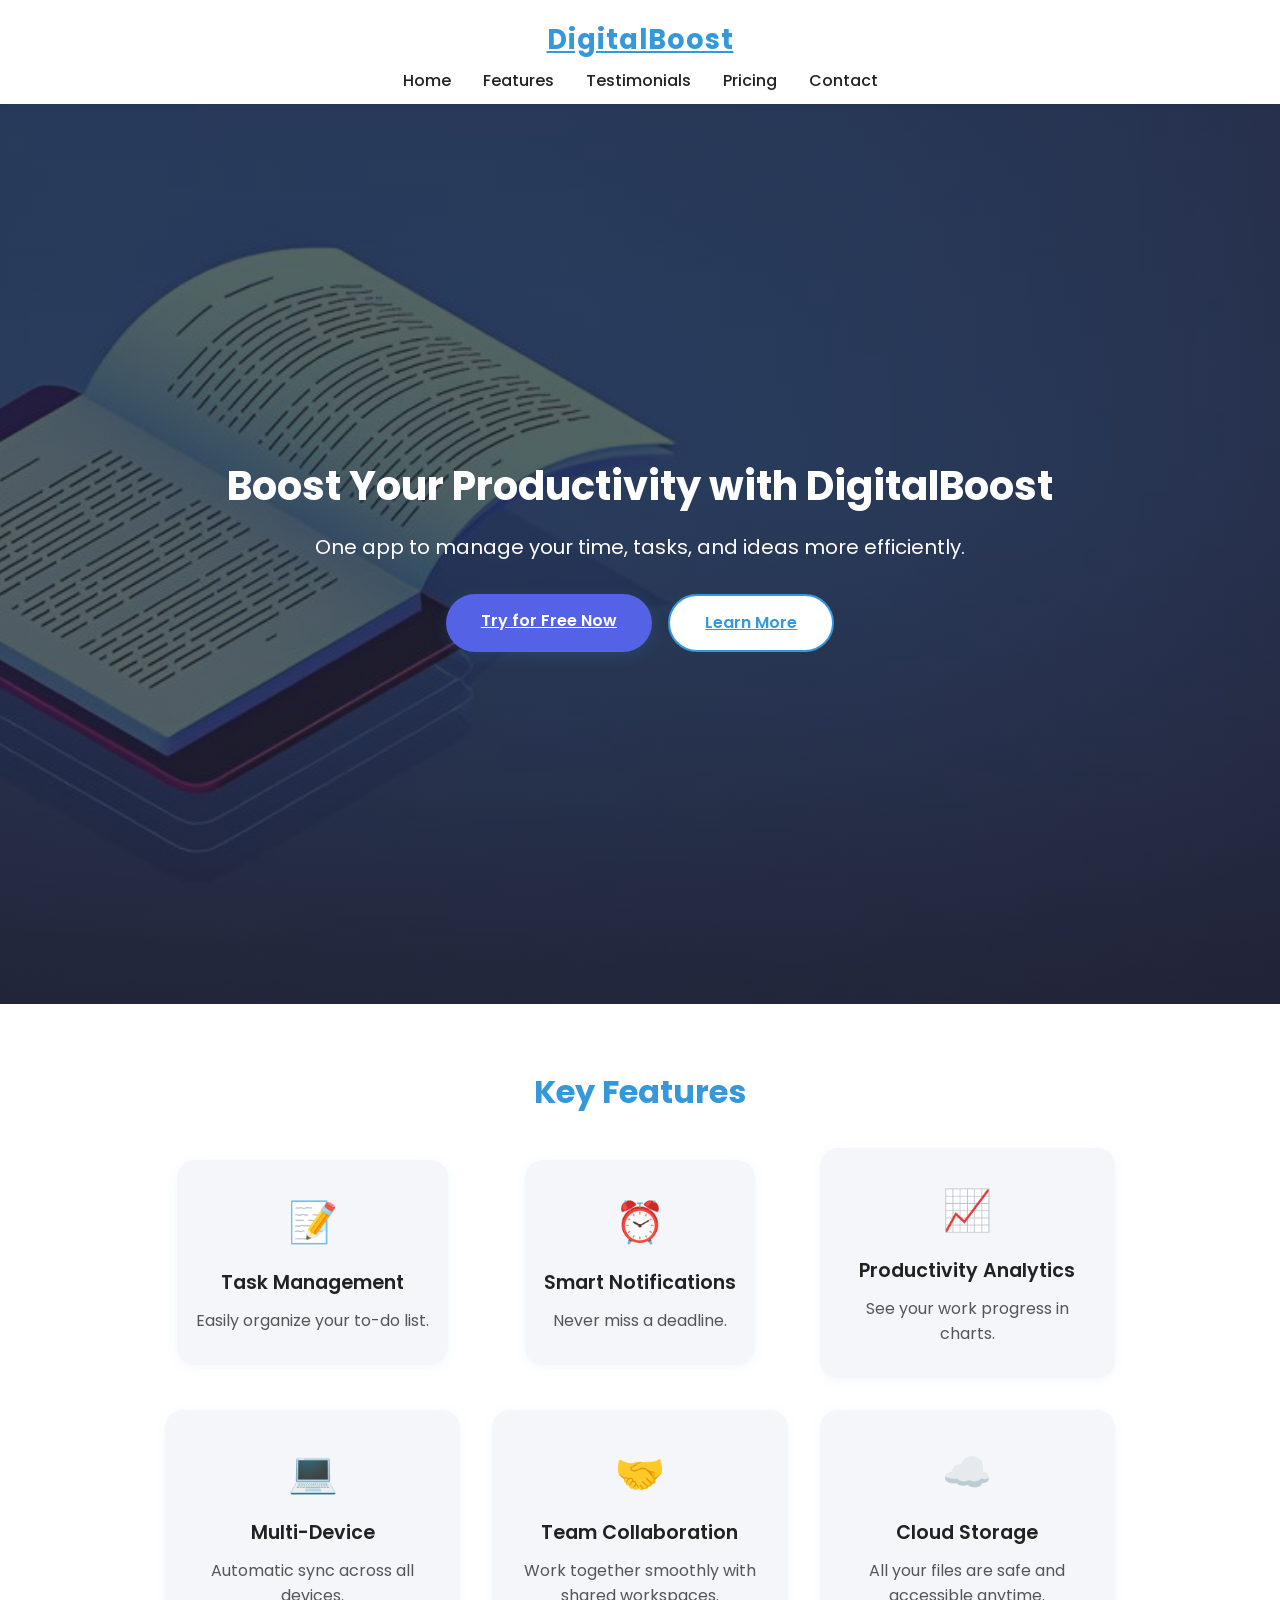
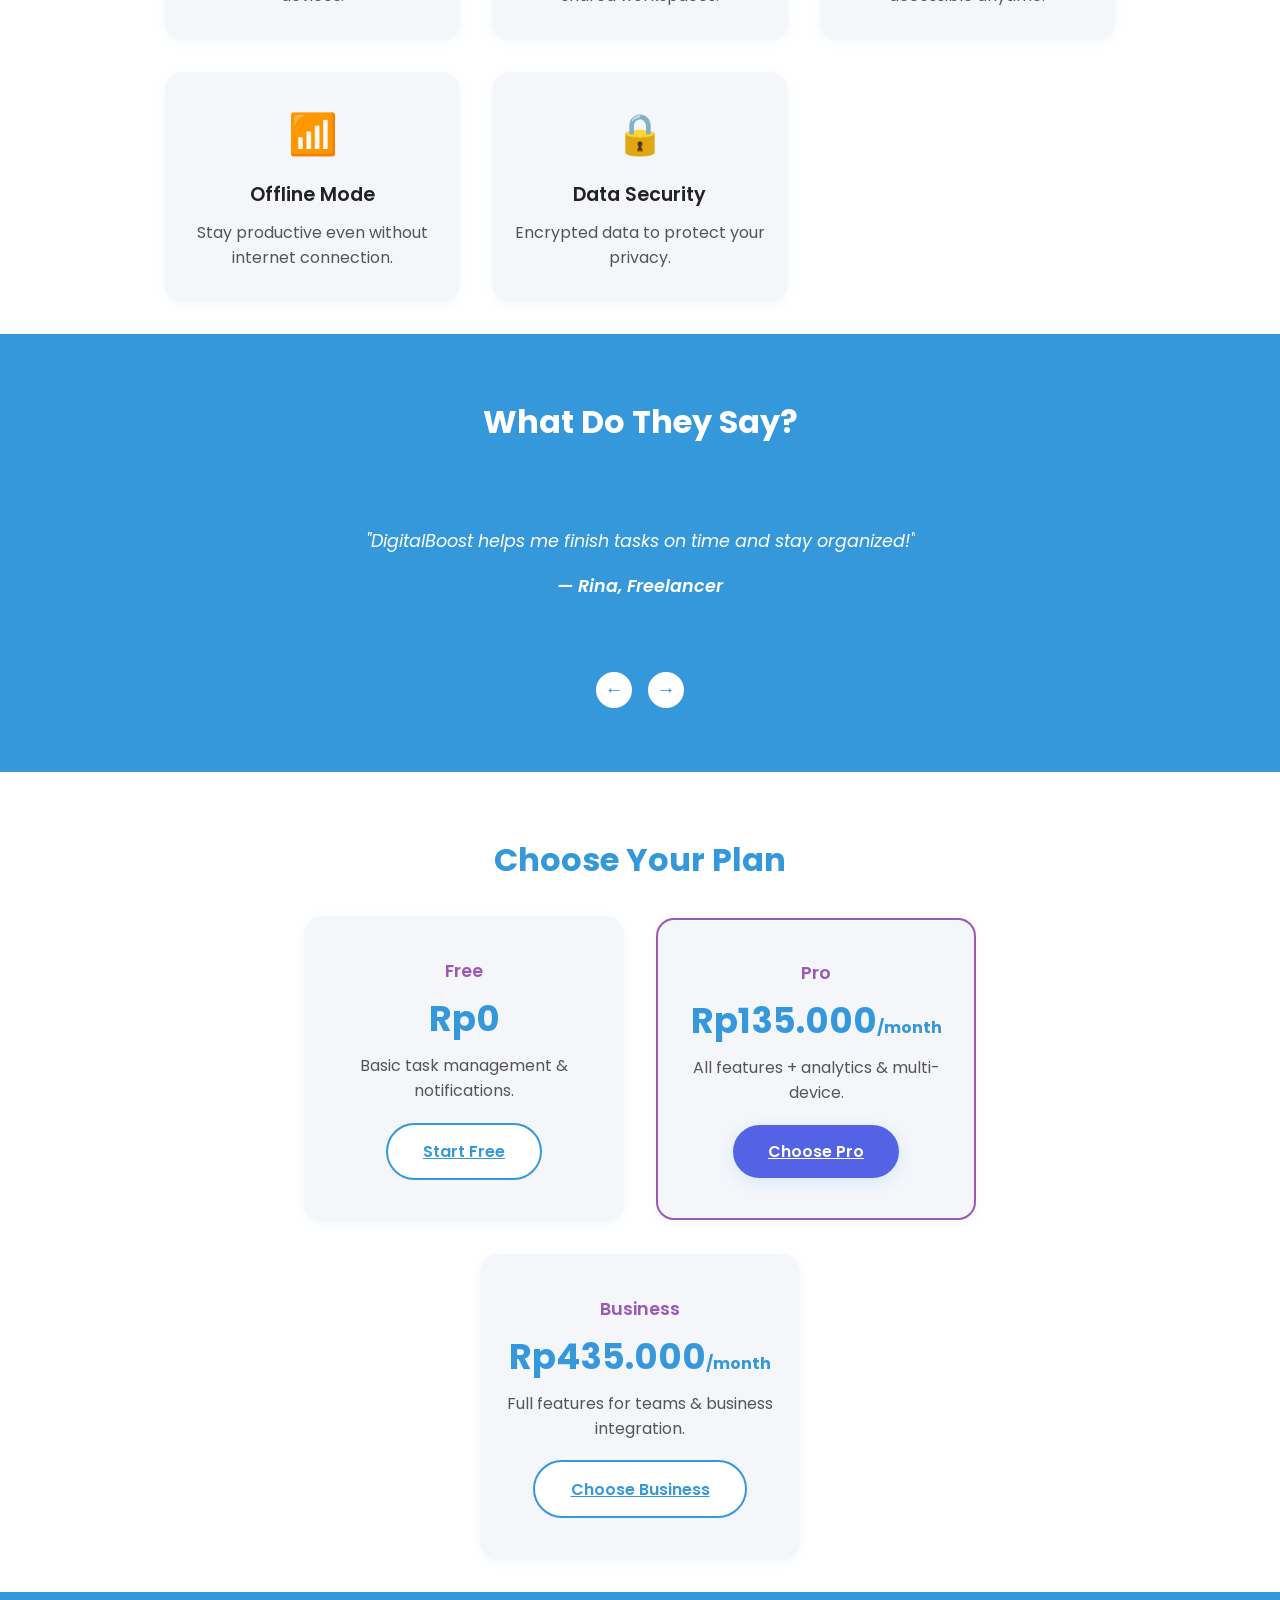
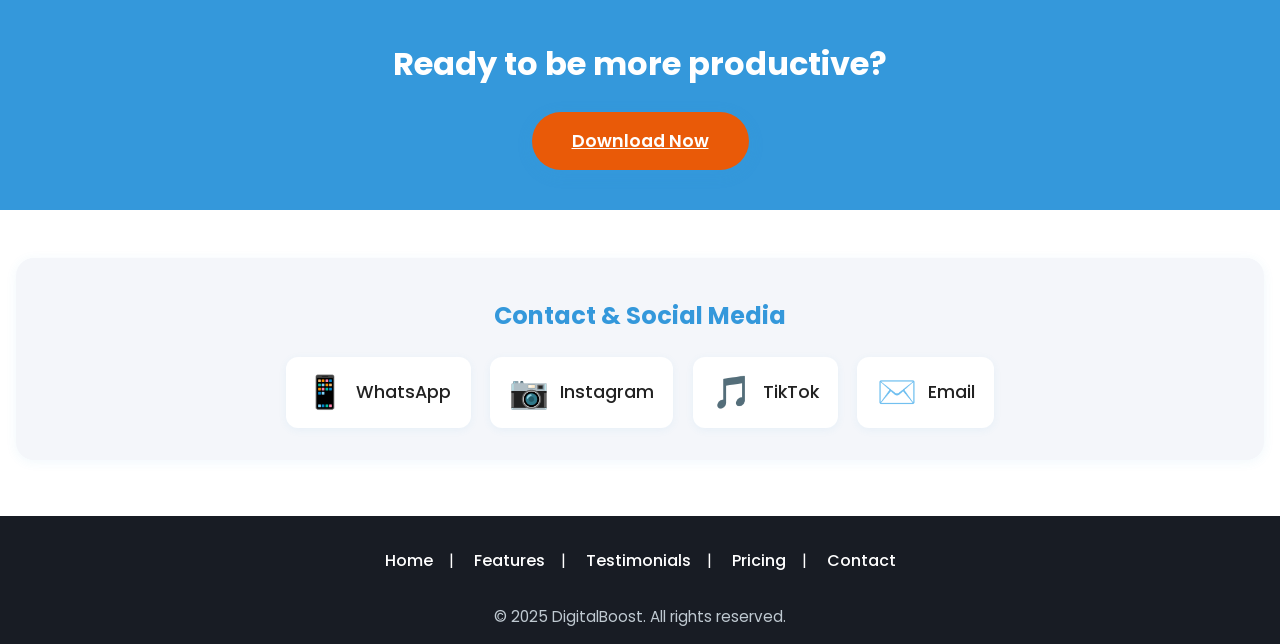
==== index.html @ 23243424 "Add files via upload" ====
<!DOCTYPE html>
<html lang="en">
<head>
	<meta charset="UTF-8">
	<meta name="viewport" content="width=device-width, initial-scale=1.0">
	<title>DigitalBoost - Boost Your Productivity</title>
	<link href="https://fonts.googleapis.com/css2?family=Poppins:wght@400;600;700&display=swap" rel="stylesheet">
	<link rel="stylesheet" href="style.css">
</head>
<body>
	<!-- Navbar -->
	<nav class="navbar" id="navbar">
		<a href="index.html" class="logo">DigitalBoost</a>
		<!-- nav-toggle removed for mobile, always show nav -->
		<ul id="nav-menu">
			<li><a href="#home">Home</a></li>
			<li><a href="#features">Features</a></li>
			<li><a href="#testimonials">Testimonials</a></li>
			<li><a href="#pricing">Pricing</a></li>
			<li><a href="#contact">Contact</a></li>
		</ul>
	</nav>

	<!-- Hero Section -->
	<section class="hero" id="home">
		<h1>Boost Your Productivity with DigitalBoost</h1>
		<p>One app to manage your time, tasks, and ideas more efficiently.</p>
		<div class="cta-btns">
			<a href="#pricing" class="btn btn-primary">Try for Free Now</a>
			<a href="#features" class="btn btn-secondary">Learn More</a>
		</div>
	</section>

	<!-- Fitur Section -->
	<section class="features" id="features">
		<h2>Key Features</h2>
		<div class="features-list">
			<div class="feature-card">
				<div class="icon">📝</div>
				<h3>Task Management</h3>
				<p>Easily organize your to-do list.</p>
			</div>
			<div class="feature-card">
				<div class="icon">⏰</div>
				<h3>Smart Notifications</h3>
				<p>Never miss a deadline.</p>
			</div>
			<div class="feature-card">
				<div class="icon">📈</div>
				<h3>Productivity Analytics</h3>
				<p>See your work progress in charts.</p>
			</div>
			<div class="feature-card">
				<div class="icon">💻</div>
				<h3>Multi-Device</h3>
				<p>Automatic sync across all devices.</p>
			</div>
			<div class="feature-card">
				<div class="icon">🤝</div>
				<h3>Team Collaboration</h3>
				<p>Work together smoothly with shared workspaces.</p>
			</div>
			<div class="feature-card">
				<div class="icon">☁️</div>
				<h3>Cloud Storage</h3>
				<p>All your files are safe and accessible anytime.</p>
			</div>
			<div class="feature-card">
				<div class="icon">📶</div>
				<h3>Offline Mode</h3>
				<p>Stay productive even without internet connection.</p>
			</div>
			<div class="feature-card">
				<div class="icon">🔒</div>
				<h3>Data Security</h3>
				<p>Encrypted data to protect your privacy.</p>
			</div>
		</div>
	</section>

	<!-- Testimoni Section -->
	<section class="testimonials" id="testimonials">
		<h2>What Do They Say?</h2>
		<div class="testimonial-slider" id="testimonial-slider">
			<div class="testimonial active">
				"DigitalBoost helps me finish tasks on time and stay organized!"
				<div class="testimonial-user">— Rina, Freelancer</div>
			</div>
			<div class="testimonial">
				"The notification and analytics features really help boost our team's productivity."
				<div class="testimonial-user">— Budi, Project Manager</div>
			</div>
			<div class="testimonial">
				"This app is very easy to use and can be accessed anywhere!"
				<div class="testimonial-user">— Sari, Student</div>
			</div>
		</div>
		<div class="testimonial-controls">
			<button id="prev-testimonial" aria-label="Previous">&#8592;</button>
			<button id="next-testimonial" aria-label="Next">&#8594;</button>
		</div>
	</section>

	<!-- Pricing Section -->
	<section class="pricing" id="pricing">
		<h2>Choose Your Plan</h2>
		<div class="pricing-cards">
			<div class="pricing-card">
				<div class="plan">Free</div>
				<div class="price">Rp0</div>
				<div class="desc">Basic task management & notifications.</div>
				<a href="#" class="btn btn-secondary wa-btn" data-plan="Free">Start Free</a>
			</div>
			<div class="pricing-card" style="border:2px solid var(--purple);">
				<div class="plan">Pro</div>
				<div class="price">Rp135.000<span style="font-size:1rem;">/month</span></div>
				<div class="desc">All features + analytics & multi-device.</div>
				<a href="#" class="btn btn-primary wa-btn" data-plan="Pro">Choose Pro</a>
			</div>
			<div class="pricing-card">
				<div class="plan">Business</div>
				<div class="price">Rp435.000<span style="font-size:1rem;">/month</span></div>
				<div class="desc">Full features for teams & business integration.</div>
				<a href="#" class="btn btn-secondary wa-btn" data-plan="Business">Choose Business</a>
			</div>
		</div>
	</section>


	<!-- CTA Akhir -->
	<section class="cta-end">
		<h2>Ready to be more productive?</h2>
		<a href="#" class="btn btn-primary2">Download Now</a>
	</section>

	<!-- Kontak Section Baru -->
	<section class="contact-section" id="contact">
		<div class="contact-box">
			<h2>Contact & Social Media</h2>
			<div class="contact-list">
				<a href="https://wa.me/6281234567890" target="_blank" class="contact-icon" title="WhatsApp"><span style="font-size:2rem;">📱</span> WhatsApp</a>
				<a href="https://instagram.com/digitalboost" target="_blank" class="contact-icon" title="Instagram"><span style="font-size:2rem;">📷</span> Instagram</a>
				<a href="https://tiktok.com/@digitalboost" target="_blank" class="contact-icon" title="TikTok"><span style="font-size:2rem;">🎵</span> TikTok</a>
				<a href="mailto:info@digitalboost.com" class="contact-icon" title="Email"><span style="font-size:2rem;">✉️</span> Email</a>
			</div>
		</div>
	</section>

	<!-- Footer -->
	<footer>
		<div class="footer-nav">
			<a href="#home">Home</a>|
			<a href="#features">Features</a>|
			<a href="#testimonials">Testimonials</a>|
			<a href="#pricing">Pricing</a>|
			<a href="#contact">Contact</a>
		</div>
		<div style="margin-top:1rem;font-size:0.95rem;color:#bfc9d1;">&copy; 2025 DigitalBoost. All rights reserved.</div>
	</footer>

	<script src="main.js"></script>
</body>
</html>
---- style.css ----
@media (max-width: 700px) {
    .hero {
        min-height: 100vh;
        width: 100vw;
        background-position: center center;
        background-size: cover;
    }
    .contact-list {
        flex-direction: column;
        gap: 1rem;
    }
}
/* Kontak Section */
.contact-section {
    background: var(--white);
    padding: 3rem 1rem 3.5rem 1rem;
    display: flex;
    flex-direction: column;
    align-items: center;
    justify-content: center;
}
.contact-box {
    background: var(--gray);
    border-radius: 18px;
    box-shadow: 0 2px 12px rgba(52,152,219,0.07);
    padding: 2.5rem 2rem 2rem 2rem;
    max-width: 100%;
    width: 100%;
    margin: 0 auto;
    display: flex;
    flex-direction: column;
    align-items: center;
}
.contact-box h2 {
    font-size: 1.5rem;
    font-weight: 700;
    color: var(--primary);
    margin-bottom: 1.5rem;
}
.contact-list {
    display: flex;
    flex-direction: row;
    gap: 1.2rem;
    width: 100%;
    align-items: center;
    justify-content: center;
    flex-wrap: wrap;
}
.contact-icon {
    display: flex;
    align-items: center;
    gap: 0.7rem;
    font-size: 1.1rem;
    color: var(--dark);
    background: var(--white);
    border-radius: 12px;
    padding: 0.7rem 1.2rem;
    text-decoration: none;
    box-shadow: 0 2px 8px rgba(52,152,219,0.07);
    transition: background 0.2s, color 0.2s, box-shadow 0.2s;
    font-weight: 500;
}
.contact-icon span {
    font-size: 2rem;
    display: flex;
    align-items: center;
}
.contact-icon:hover {
    background: var(--primary);
    color: var(--white);
    box-shadow: 0 4px 16px rgba(155,89,182,0.13);
}
@import url('https://fonts.googleapis.com/css2?family=Poppins:wght@400;600;700&display=swap');
:root {
    --primary: #3498db;
    --white: #fff;
    --purple: #9b59b6;
    --dark: #222;
    --gray: #f4f6fa;
}
* {
    box-sizing: border-box;
    margin: 0;
    padding: 0;
}
body {
    font-family: 'Poppins', Arial, sans-serif;
    background: var(--gray);
    color: var(--dark);
    text-align: center;
}
/* Center logo and nav vertically */
.navbar {
    position: sticky;
    top: 0;
    width: 100%;
    background: var(--white);
    box-shadow: 0 2px 8px rgba(0,0,0,0.04);
    z-index: 100;
    display: flex;
    flex-direction: column;
    align-items: center;
    justify-content: flex-start;
    padding: 1.2rem 2rem 0.5rem 2rem;
    transition: background 0.3s;
    gap: 0.2rem;
}
.navbar .logo {
    font-weight: 700;
    font-size: 1.7rem;
    color: var(--primary);
    letter-spacing: 1px;
    text-align: center;
    width: 100%;
    margin-bottom: 0.2rem;
}
.navbar ul {
    list-style: none;
    display: flex;
    gap: 2rem;
    justify-content: center;
    align-items: center;
    width: 100%;
    padding-left: 0;
    margin-bottom: 0.2rem;
}
.navbar ul li a {
    text-decoration: none;
    color: var(--dark);
    font-weight: 500;
    transition: color 0.2s;
}
.navbar ul li a:hover {
    color: var(--primary);
}
.navbar .nav-toggle {
    display: none;
    flex-direction: column;
    cursor: pointer;
}
.navbar .nav-toggle span {
    width: 25px;
    height: 3px;
    background: var(--primary);
    margin: 4px 0;
    border-radius: 2px;
    transition: 0.3s;
}
.hero {
    min-height: 100vh;
    width: 100vw;
    background: linear-gradient(rgba(34,34,34,0.7),rgba(34,34,34,0.7)), url('gambar/ebook00.jpg') center center / cover no-repeat;
    display: flex;
    align-items: center;
    justify-content: center;
    flex-direction: column;
    text-align: center;
    color: var(--white);
    position: relative;
}
.hero h1 {
    font-size: 2.5rem;
    font-weight: 700;
    margin-bottom: 1rem;
}
.hero p {
    font-size: 1.25rem;
    margin-bottom: 2rem;
    font-weight: 400;
}
.hero .cta-btns {
    display: flex;
    gap: 1rem;
    justify-content: center;
}
.btn {
    padding: 0.9rem 2.2rem;
    border: none;
    border-radius: 30px;
    font-size: 1rem;
    font-weight: 600;
    cursor: pointer;
    transition: background 0.2s, color 0.2s, box-shadow 0.2s;
}
.btn-primary {
    background: #5463e6;
    color: var(--white);
    box-shadow: 0 4px 16px rgba(52,152,219,0.15);
}
.btn-primary2 {
    background: #e95a08;
    color: var(--white);
    box-shadow: 0 4px 16px rgba(52,152,219,0.15);
}
.btn-primary:hover {
    background: var(--purple);
    color: var(--white);
}
.btn-primary2:hover {
    background: #088b03;
    color: var(--white);
}
.btn-secondary {
    background: var(--white);
    color: var(--primary);
    border: 2px solid var(--primary);
}
.btn-secondary:hover {
    background: var(--primary);
    color: var(--white);
}
.features {
    padding: 4rem 2rem 2rem 2rem;
    background: var(--white);
    display: flex;
    flex-direction: column;
    align-items: center;
    justify-content: center;
    text-align: center;
}
.features h2 {
    font-size: 2rem;
    font-weight: 700;
    margin-bottom: 2rem;
    color: var(--primary);
}
.features-list {
    display: grid;
    grid-template-columns: repeat(auto-fit, minmax(220px, 1fr));
    gap: 2rem;
    width: 100%;
    max-width: 950px;
    justify-items: center;
    align-items: center;
    text-align: center;
}
.feature-card {
    background: var(--gray);
    border-radius: 18px;
    padding: 2rem 1.2rem;
    text-align: center;
    box-shadow: 0 2px 12px rgba(52,152,219,0.07);
    transition: transform 0.2s, box-shadow 0.2s;
}
.feature-card:hover {
    transform: translateY(-8px) scale(1.03);
    box-shadow: 0 8px 24px rgba(155,89,182,0.13);
}
.feature-card .icon {
    font-size: 2.5rem;
    margin-bottom: 1rem;
    color: var(--purple);
}
.feature-card h3 {
    font-size: 1.2rem;
    font-weight: 600;
    margin-bottom: 0.7rem;
}
.feature-card p {
    font-size: 1rem;
    color: #555;
}
.testimonials {
    background: var(--primary);
    color: var(--white);
    padding: 4rem 2rem;
    text-align: center;
    display: flex;
    flex-direction: column;
    align-items: center;
    justify-content: center;
}
.testimonials h2 {
    font-size: 2rem;
    font-weight: 700;
    margin-bottom: 2rem;
}
.testimonial-slider {
    max-width: 700px;
    margin: 0 auto;
    position: relative;
    text-align: center;
    overflow: hidden;
    height: 170px;
    display: flex;
    align-items: center;
}
.testimonial {
    min-width: 100%;
    flex-shrink: 0;
    opacity: 0;
    transform: translateX(100%);
    transition: all 0.5s cubic-bezier(.77,0,.18,1);
    font-size: 1.1rem;
    font-style: italic;
    min-height: 120px;
    position: absolute;
    left: 0;
    top: 0;
    right: 0;
    bottom: 0;
    display: flex;
    flex-direction: column;
    align-items: center;
    justify-content: center;
}
.testimonial.active {
    opacity: 1;
    transform: translateX(0);
    position: relative;
    z-index: 2;
    animation: none;
}
.testimonial.left {
    opacity: 0;
    transform: translateX(-100%);
    z-index: 1;
}
.testimonial.right {
    opacity: 0;
    transform: translateX(100%);
    z-index: 1;
}
@keyframes fadeIn {
    from { opacity: 0; transform: translateY(20px); }
    to { opacity: 1; transform: translateY(0); }
}
.testimonial-user {
    margin-top: 1.2rem;
    font-weight: 600;
    color: var(--white);
}
.testimonial-controls {
    margin-top: 1.5rem;
    display: flex;
    justify-content: center;
    gap: 1rem;
}
.testimonial-controls button {
    background: var(--white);
    color: var(--primary);
    border: none;
    border-radius: 50%;
    width: 36px;
    height: 36px;
    font-size: 1.2rem;
    cursor: pointer;
    transition: background 0.2s, color 0.2s;
}
.testimonial-controls button:hover {
    background: var(--purple);
    color: var(--white);
}
.pricing {
    background: var(--white);
    padding: 4rem 2rem 2rem 2rem;
    text-align: center;
}
.pricing h2 {
    font-size: 2rem;
    font-weight: 700;
    margin-bottom: 2rem;
    color: var(--primary);
}
.pricing-cards {
    display: flex;
    flex-wrap: wrap;
    gap: 2rem;
    justify-content: center;
    align-items: center;
    max-width: 950px;
    margin: 0 auto;
    text-align: center;
}
.pricing-card {
    background: var(--gray);
    border-radius: 18px;
    padding: 2.5rem 1.5rem;
    min-width: 250px;
    max-width: 320px;
    box-shadow: 0 2px 12px rgba(52,152,219,0.07);
    transition: transform 0.2s, box-shadow 0.2s, border 0.2s;
    border: 2px solid transparent;
    display: flex;
    flex-direction: column;
    align-items: center;
}
.pricing-card:hover {
    transform: translateY(-8px) scale(1.04);
    box-shadow: 0 8px 24px rgba(155,89,182,0.13);
    border: 2px solid var(--primary);
}
.pricing-card .plan {
    font-size: 1.1rem;
    font-weight: 600;
    color: var(--purple);
    margin-bottom: 0.5rem;
}
.pricing-card .price {
    font-size: 2.2rem;
    font-weight: 700;
    color: var(--primary);
    margin-bottom: 0.5rem;
}
.pricing-card .desc {
    font-size: 1rem;
    color: #555;
    margin-bottom: 1.2rem;
}
.pricing-card .btn {
    margin-top: auto;
}
.cta-end {
    background: var(--primary);
    color: var(--white);
    text-align: center;
    padding: 3rem 2rem 2.5rem 2rem;
    display: flex;
    flex-direction: column;
    align-items: center;
    justify-content: center;
}
.cta-end h2 {
    font-size: 2rem;
    font-weight: 700;
    margin-bottom: 1.5rem;
}
.cta-end .btn {
    font-size: 1.1rem;
    padding: 1rem 2.5rem;
}
footer {
    background: #181c24;
    color: var(--white);
    padding: 2rem 2rem 1rem 2rem;
    text-align: center;
    display: flex;
    flex-direction: column;
    align-items: center;
    justify-content: center;
}
.footer-nav {
    margin-bottom: 1rem;
}
.footer-nav a {
    color: var(--white);
    margin: 0 1rem;
    text-decoration: none;
    font-weight: 500;
    transition: color 0.2s;
}
.footer-nav a:hover {
    color: var(--primary);
}
.footer-contact {
    font-size: 1rem;
    color: #bfc9d1;
}
@media (max-width: 900px) {
    .features-list, .pricing-cards {
        grid-template-columns: 1fr 1fr !important;
        flex-direction: column;
    }
}
@media (max-width: 600px) {
    .hero {
        background-position: left center !important;
    }
    .navbar {
        flex-direction: column;
        align-items: center;
        padding: 1.2rem 1rem 0.5rem 1rem;
    }
    .navbar .logo {
        margin-bottom: 0.2rem;
    }
    .navbar ul {
        position: static;
        background: none;
        flex-direction: row;
        width: 100%;
        gap: 1.2rem;
        box-shadow: none;
        display: flex !important;
        justify-content: center;
        padding-left: 0;
        margin-bottom: 0.2rem;
    }
    .navbar ul li {
        margin: 0;
    }
    .navbar .nav-toggle {
        display: none !important;
    }
    .features-list {
        grid-template-columns: 1fr !important;
    }
    .pricing-cards {
        flex-direction: column;
        align-items: center;
    }
}
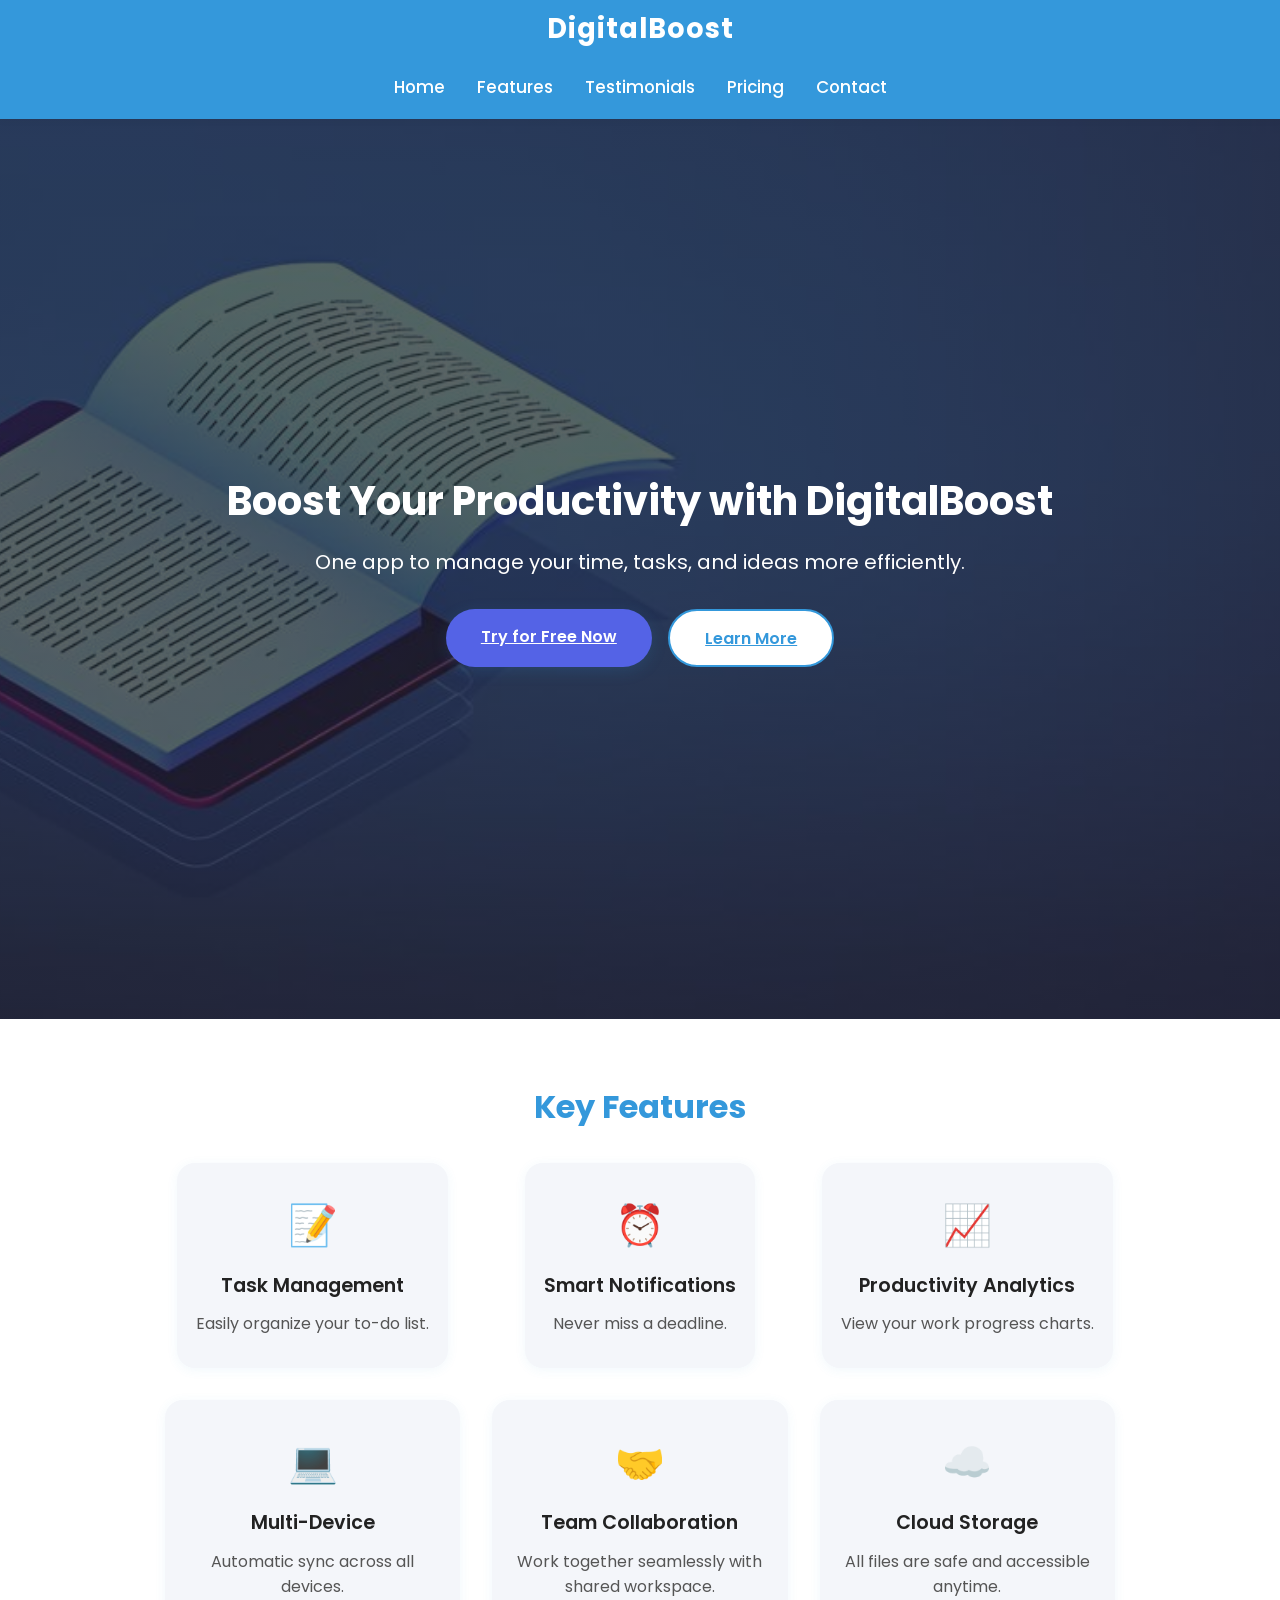
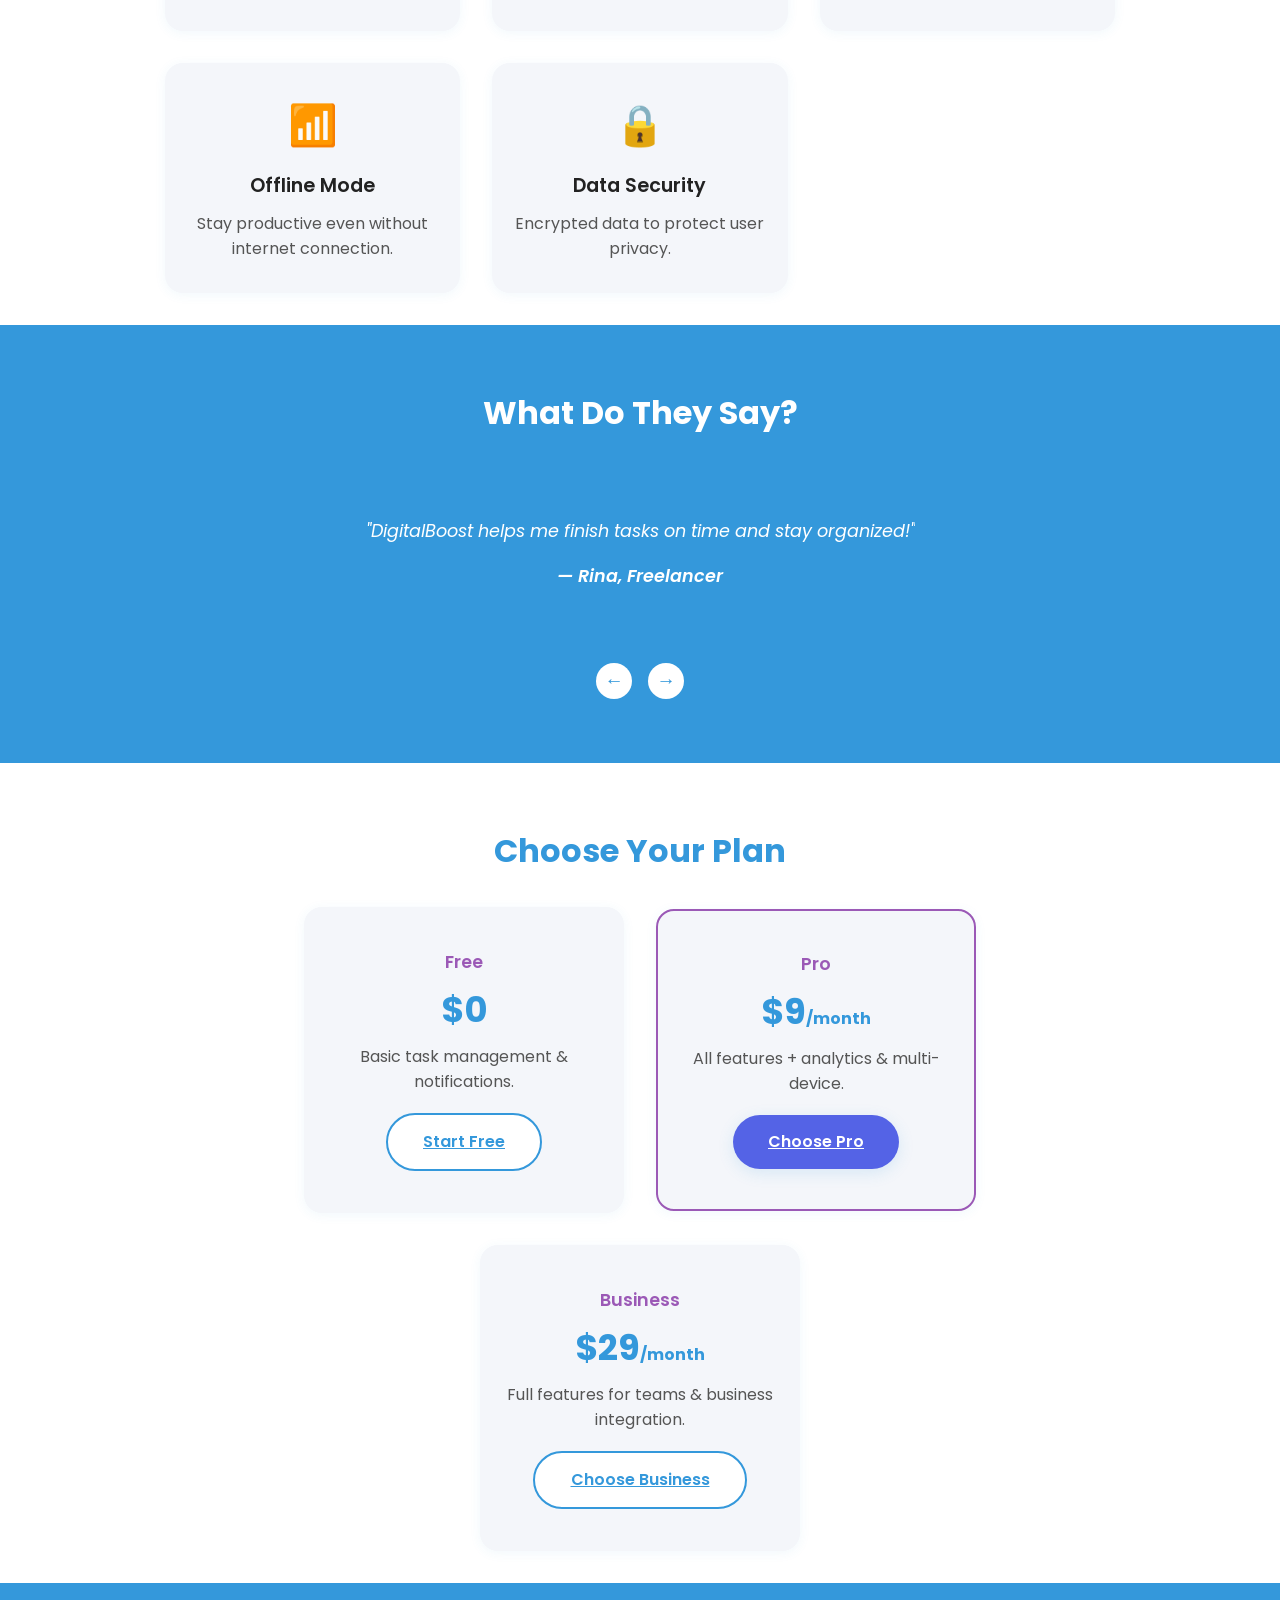
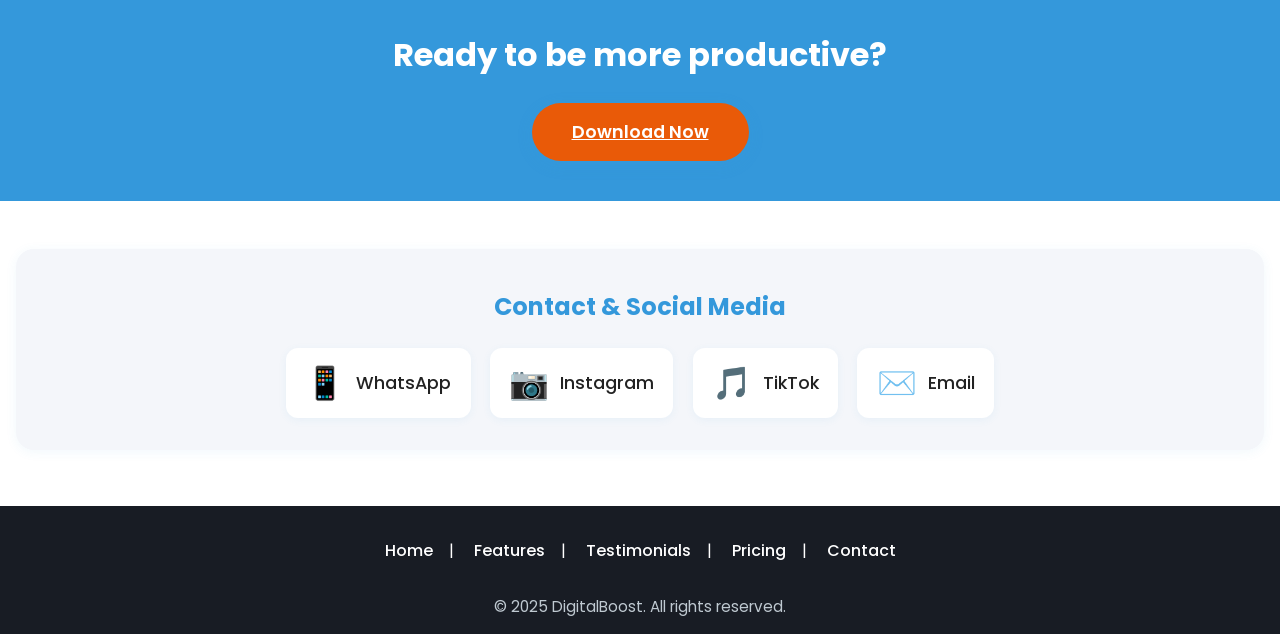
==== commit 843ad400: "Add files via upload" ====
--- a/index.html
+++ b/index.html
@@ -11,8 +11,12 @@
 <body>
 	<!-- Navbar -->
 	<nav class="navbar" id="navbar">
-		<a href="index.html" class="logo">DigitalBoost</a>
-		<!-- nav-toggle removed for mobile, always show nav -->
+	<a href="#home" class="logo">DigitalBoost</a>
+		<div class="nav-toggle" id="nav-toggle" aria-label="Open navigation menu" role="button" tabindex="0">
+			<span></span>
+			<span></span>
+			<span></span>
+		</div>
 		<ul id="nav-menu">
 			<li><a href="#home">Home</a></li>
 			<li><a href="#features">Features</a></li>
@@ -49,7 +53,7 @@
 			<div class="feature-card">
 				<div class="icon">📈</div>
 				<h3>Productivity Analytics</h3>
-				<p>See your work progress in charts.</p>
+				<p>View your work progress charts.</p>
 			</div>
 			<div class="feature-card">
 				<div class="icon">💻</div>
@@ -59,12 +63,12 @@
 			<div class="feature-card">
 				<div class="icon">🤝</div>
 				<h3>Team Collaboration</h3>
-				<p>Work together smoothly with shared workspaces.</p>
+				<p>Work together seamlessly with shared workspace.</p>
 			</div>
 			<div class="feature-card">
 				<div class="icon">☁️</div>
 				<h3>Cloud Storage</h3>
-				<p>All your files are safe and accessible anytime.</p>
+				<p>All files are safe and accessible anytime.</p>
 			</div>
 			<div class="feature-card">
 				<div class="icon">📶</div>
@@ -74,7 +78,7 @@
 			<div class="feature-card">
 				<div class="icon">🔒</div>
 				<h3>Data Security</h3>
-				<p>Encrypted data to protect your privacy.</p>
+				<p>Encrypted data to protect user privacy.</p>
 			</div>
 		</div>
 	</section>
@@ -92,7 +96,7 @@
 				<div class="testimonial-user">— Budi, Project Manager</div>
 			</div>
 			<div class="testimonial">
-				"This app is very easy to use and can be accessed anywhere!"
+				"This app is very easy to use and accessible anywhere!"
 				<div class="testimonial-user">— Sari, Student</div>
 			</div>
 		</div>
@@ -108,21 +112,21 @@
 		<div class="pricing-cards">
 			<div class="pricing-card">
 				<div class="plan">Free</div>
-				<div class="price">Rp0</div>
+				<div class="price">$0</div>
 				<div class="desc">Basic task management & notifications.</div>
-				<a href="#" class="btn btn-secondary wa-btn" data-plan="Free">Start Free</a>
+				<a href="#" class="btn btn-secondary">Start Free</a>
 			</div>
 			<div class="pricing-card" style="border:2px solid var(--purple);">
 				<div class="plan">Pro</div>
-				<div class="price">Rp135.000<span style="font-size:1rem;">/month</span></div>
+				<div class="price">$9<span style="font-size:1rem;">/month</span></div>
 				<div class="desc">All features + analytics & multi-device.</div>
-				<a href="#" class="btn btn-primary wa-btn" data-plan="Pro">Choose Pro</a>
+				<a href="#" class="btn btn-primary">Choose Pro</a>
 			</div>
 			<div class="pricing-card">
 				<div class="plan">Business</div>
-				<div class="price">Rp435.000<span style="font-size:1rem;">/month</span></div>
+				<div class="price">$29<span style="font-size:1rem;">/month</span></div>
 				<div class="desc">Full features for teams & business integration.</div>
-				<a href="#" class="btn btn-secondary wa-btn" data-plan="Business">Choose Business</a>
+				<a href="#" class="btn btn-secondary">Choose Business</a>
 			</div>
 		</div>
 	</section>
--- a/style.css
+++ b/style.css
@@ -89,49 +89,49 @@
     color: var(--dark);
     text-align: center;
 }
-/* Center logo and nav vertically */
 .navbar {
     position: sticky;
     top: 0;
     width: 100%;
-    background: var(--white);
+    background: var(--primary);
     box-shadow: 0 2px 8px rgba(0,0,0,0.04);
     z-index: 100;
     display: flex;
     flex-direction: column;
     align-items: center;
     justify-content: flex-start;
-    padding: 1.2rem 2rem 0.5rem 2rem;
+    padding: 0.5rem 2rem 1.2rem 2rem;
     transition: background 0.3s;
-    gap: 0.2rem;
+    flex-wrap: wrap;
+    gap: 0.5rem;
 }
 .navbar .logo {
     font-weight: 700;
     font-size: 1.7rem;
-    color: var(--primary);
+    color: var(--white);
     letter-spacing: 1px;
-    text-align: center;
-    width: 100%;
-    margin-bottom: 0.2rem;
+    margin-bottom: 0.5rem;
+    text-decoration: none;
+    cursor: pointer;
 }
 .navbar ul {
     list-style: none;
     display: flex;
+    flex-direction: row;
     gap: 2rem;
     justify-content: center;
     align-items: center;
-    width: 100%;
-    padding-left: 0;
-    margin-bottom: 0.2rem;
+    margin-top: 0.5rem;
 }
 .navbar ul li a {
     text-decoration: none;
-    color: var(--dark);
+    color: var(--white);
     font-weight: 500;
     transition: color 0.2s;
+    font-size: 1.05rem;
 }
 .navbar ul li a:hover {
-    color: var(--primary);
+    color: var(--purple);
 }
 .navbar .nav-toggle {
     display: none;
@@ -141,7 +141,7 @@
 .navbar .nav-toggle span {
     width: 25px;
     height: 3px;
-    background: var(--primary);
+    background: #FFD600;
     margin: 4px 0;
     border-radius: 2px;
     transition: 0.3s;
@@ -463,34 +463,54 @@
     }
 }
 @media (max-width: 600px) {
-    .hero {
-        background-position: left center !important;
-    }
     .navbar {
+        padding: 0.5rem 0.5rem 1.2rem 0.5rem;
+        flex-direction: row;
+        justify-content: space-between;
+    }
+    .navbar .logo {
+        margin-bottom: 0;
+    }
+    .navbar .nav-toggle {
+        display: flex;
+        position: absolute;
+        top: 16px;
+        right: 18px;
+        z-index: 102;
+    }
+    .navbar ul {
+        position: fixed;
+        top: 0;
+        right: 0;
+        height: 100vh;
+        width: 220px;
+        background: var(--primary);
         flex-direction: column;
+        gap: 1.2rem;
+        box-shadow: -2px 0 16px rgba(52,152,219,0.13);
+        display: none;
+        margin-top: 0;
+        padding-top: 4rem;
         align-items: center;
-        padding: 1.2rem 1rem 0.5rem 1rem;
-    }
-    .navbar .logo {
-        margin-bottom: 0.2rem;
-    }
-    .navbar ul {
-        position: static;
-        background: none;
-        flex-direction: row;
+        transition: transform 0.3s ease;
+    }
+    .navbar ul.open {
+        display: flex;
+        animation: slideInMenu 0.3s;
+    }
+    @keyframes slideInMenu {
+        from { transform: translateX(100%); }
+        to { transform: translateX(0); }
+    }
+    .navbar ul li {
         width: 100%;
-        gap: 1.2rem;
-        box-shadow: none;
-        display: flex !important;
-        justify-content: center;
-        padding-left: 0;
-        margin-bottom: 0.2rem;
-    }
-    .navbar ul li {
-        margin: 0;
-    }
-    .navbar .nav-toggle {
-        display: none !important;
+        text-align: center;
+    }
+    .navbar ul li a {
+        width: 100%;
+        display: block;
+        padding: 0.9rem 0;
+        font-size: 1.1rem;
     }
     .features-list {
         grid-template-columns: 1fr !important;
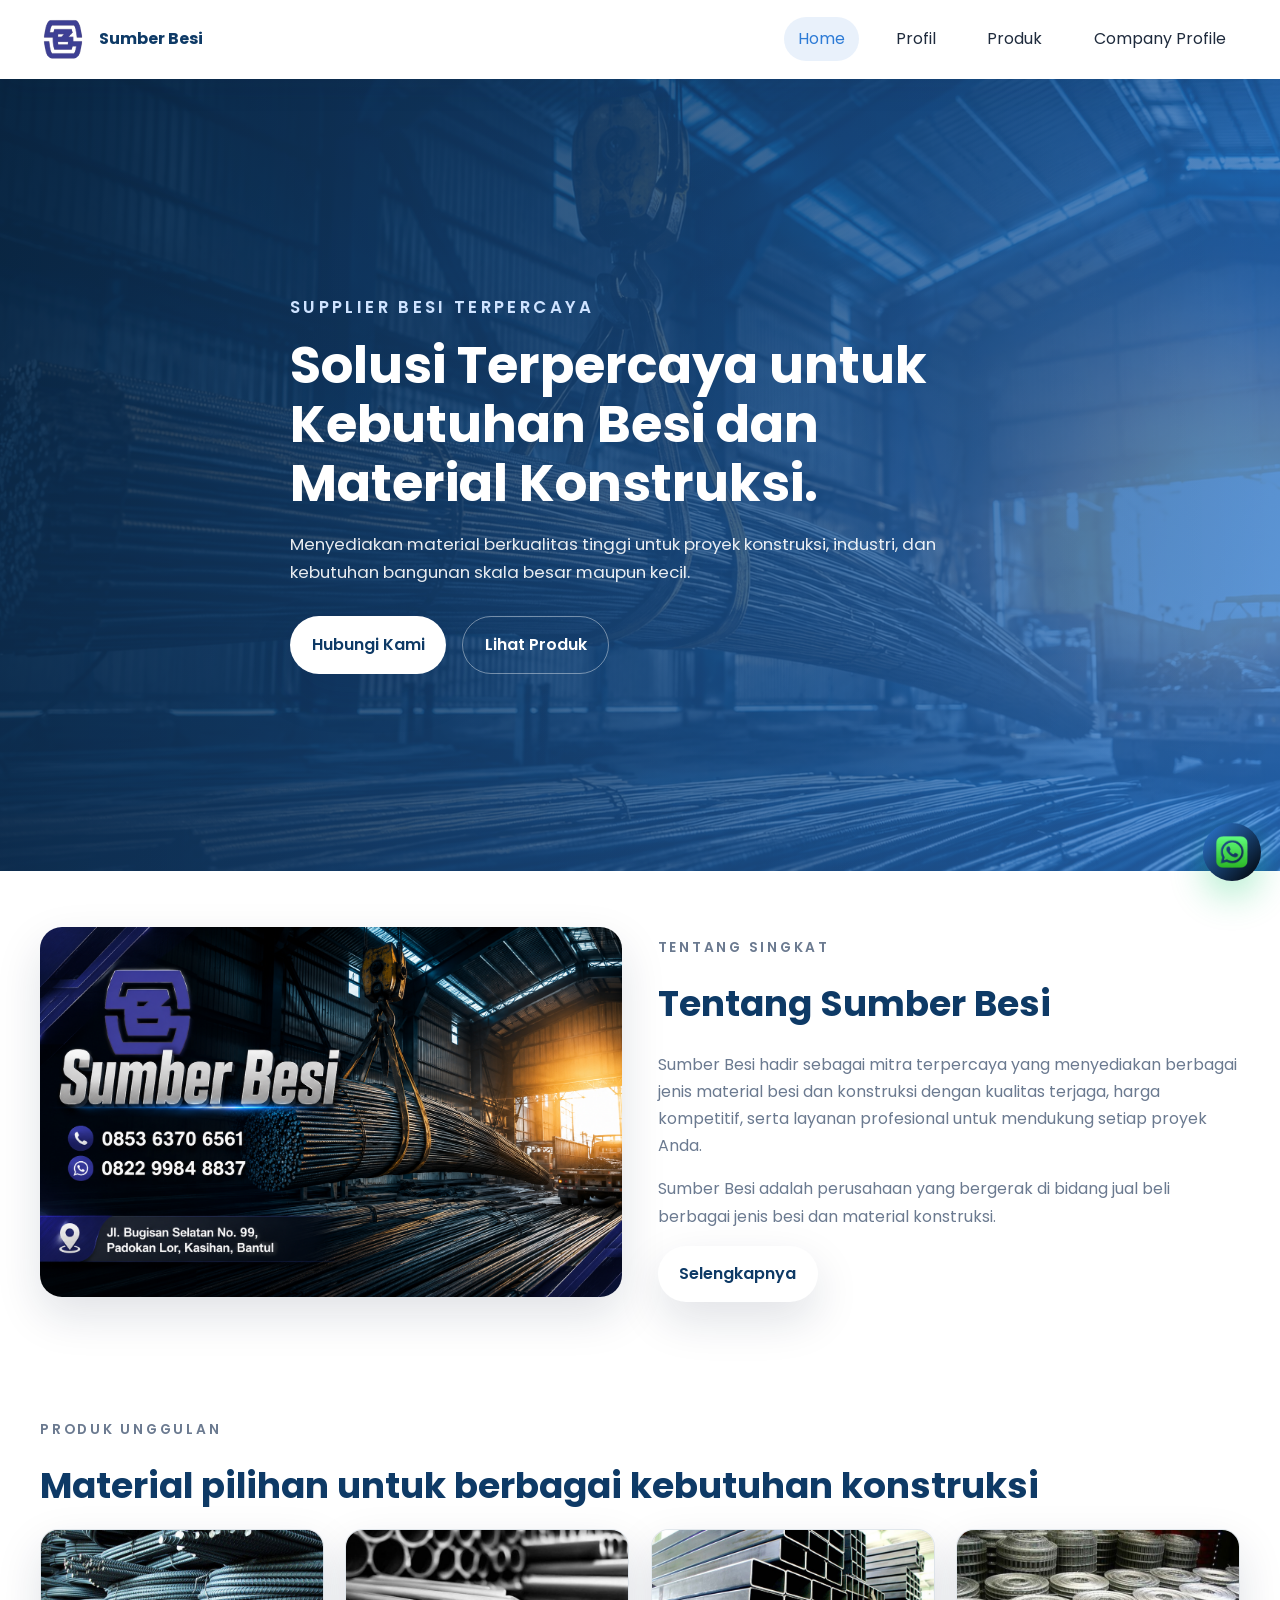
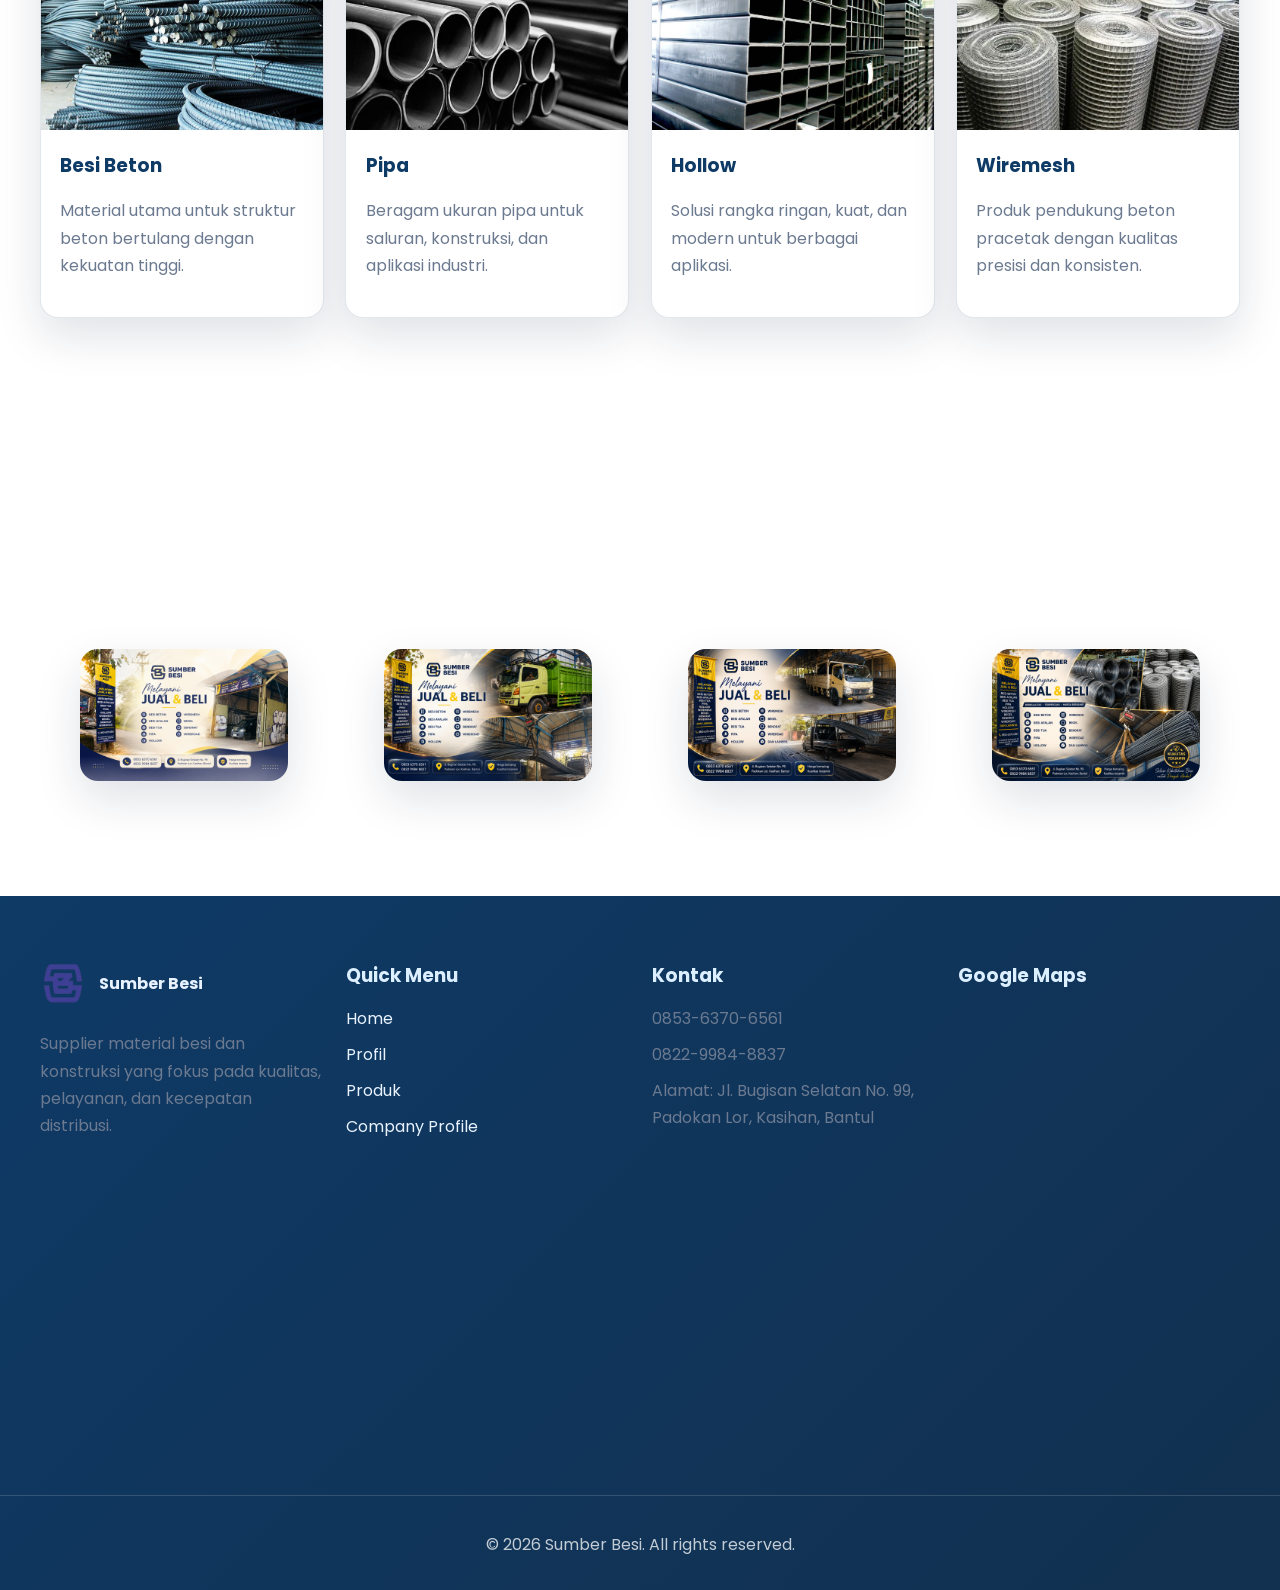
==== commit 3f328b16: "Add files via upload" ====
--- a/index.html
+++ b/index.html
@@ -1,168 +1,160 @@
+<!DOCTYPE html>
+<html lang="id">
+  <head>
+    <meta charset="UTF-8" />
+    <meta name="viewport" content="width=device-width, initial-scale=1.0" />
+    <meta name="description" content="Sumber Besi adalah supplier besi terpercaya untuk kebutuhan material konstruksi dan industri." />
+    <meta name="theme-color" content="#0E3A66" />
+    <link rel="icon" type="image/png" href="images/logo.png" />
+    <title>Sumber Besi | Supplier Besi Terpercaya</title>
+    <link rel="preconnect" href="https://fonts.googleapis.com" />
+    <link rel="preconnect" href="https://fonts.gstatic.com" crossorigin />
+    <link href="https://fonts.googleapis.com/css2?family=Poppins:wght@300;400;500;600;700&display=swap" rel="stylesheet" />
+    <link rel="stylesheet" href="css/style.css" />
+    <link rel="stylesheet" href="css/responsive.css" />
+  </head>
+  <body data-page="home">
+    <header class="site-header">
+      <div class="container nav-wrap">
+        <a class="brand" href="index.html" aria-label="Beranda Sumber Besi">
+          <img src="images/logo.png" alt="Logo Sumber Besi" />
+          <span>Sumber Besi</span>
+        </a>
+        <button class="menu-toggle" aria-label="Buka menu" aria-expanded="false">
+          <span></span><span></span><span></span>
+        </button>
+        <nav class="nav-menu" aria-label="Navigasi utama">
+          <a href="index.html" data-page-link="home" class="nav-link">Home</a>
+          <a href="profil.html" data-page-link="profil" class="nav-link">Profil</a>
+          <a href="produk.html" data-page-link="produk" class="nav-link">Produk</a>
+          <a href="compro.html" data-page-link="compro" class="nav-link">Company Profile</a>
+        </nav>
+      </div>
+    </header>
 
-<!DOCTYPE html>
-<html lang="en">
-<head>
-	<meta charset="UTF-8">
-	<meta name="viewport" content="width=device-width, initial-scale=1.0">
-	<title>DigitalBoost - Boost Your Productivity</title>
-	<link href="https://fonts.googleapis.com/css2?family=Poppins:wght@400;600;700&display=swap" rel="stylesheet">
-	<link rel="stylesheet" href="style.css">
-</head>
-<body>
-	<!-- Navbar -->
-	<nav class="navbar" id="navbar">
-	<a href="#home" class="logo">DigitalBoost</a>
-		<div class="nav-toggle" id="nav-toggle" aria-label="Open navigation menu" role="button" tabindex="0">
-			<span></span>
-			<span></span>
-			<span></span>
-		</div>
-		<ul id="nav-menu">
-			<li><a href="#home">Home</a></li>
-			<li><a href="#features">Features</a></li>
-			<li><a href="#testimonials">Testimonials</a></li>
-			<li><a href="#pricing">Pricing</a></li>
-			<li><a href="#contact">Contact</a></li>
-		</ul>
-	</nav>
+    <main>
+      <section class="hero-section">
+        <div class="hero-overlay"></div>
+        <div class="container hero-content reveal">
+          <p class="eyebrow">Supplier Besi Terpercaya</p>
+          <h1>Solusi Terpercaya untuk Kebutuhan Besi dan Material Konstruksi.</h1>
+          <p>Menyediakan material berkualitas tinggi untuk proyek konstruksi, industri, dan kebutuhan bangunan skala besar maupun kecil.</p>
+          <div class="hero-actions">
+            <a class="btn btn-primary" href="https://wa.me/6285363706561?text=Halo%20Admin%20Sumber%20Besi.%20Saya%20mendapatkan%20informasi%20dari%20website%20Sumber%20Besi.%20Saya%20ingin%20berkonsultasi." target="_blank" rel="noopener">Hubungi Kami</a>
+            <a class="btn btn-secondary" href="produk.html">Lihat Produk</a>
+          </div>
+        </div>
+      </section>
 
-	<!-- Hero Section -->
-	<section class="hero" id="home">
-		<h1>Boost Your Productivity with DigitalBoost</h1>
-		<p>One app to manage your time, tasks, and ideas more efficiently.</p>
-		<div class="cta-btns">
-			<a href="#pricing" class="btn btn-primary">Try for Free Now</a>
-			<a href="#features" class="btn btn-secondary">Learn More</a>
-		</div>
-	</section>
+      <section class="about-section section">
+        <div class="container grid two-col">
+          <div class="about-image reveal">
+            <img src="images/profile.png" alt="Tentang Sumber Besi" />
+          </div>
+          <div class="about-copy reveal">
+            <p class="eyebrow">Tentang Singkat</p>
+            <h2>Tentang Sumber Besi</h2>
+            <p>Sumber Besi hadir sebagai mitra terpercaya yang menyediakan berbagai jenis material besi dan konstruksi dengan kualitas terjaga, harga kompetitif, serta layanan profesional untuk mendukung setiap proyek Anda.</p>
+            <p>Sumber Besi adalah perusahaan yang bergerak di bidang jual beli berbagai jenis besi dan material konstruksi.</p>
+            <a class="btn btn-primary" href="profil.html">Selengkapnya</a>
+          </div>
+        </div>
+      </section>
 
-	<!-- Fitur Section -->
-	<section class="features" id="features">
-		<h2>Key Features</h2>
-		<div class="features-list">
-			<div class="feature-card">
-				<div class="icon">📝</div>
-				<h3>Task Management</h3>
-				<p>Easily organize your to-do list.</p>
-			</div>
-			<div class="feature-card">
-				<div class="icon">⏰</div>
-				<h3>Smart Notifications</h3>
-				<p>Never miss a deadline.</p>
-			</div>
-			<div class="feature-card">
-				<div class="icon">📈</div>
-				<h3>Productivity Analytics</h3>
-				<p>View your work progress charts.</p>
-			</div>
-			<div class="feature-card">
-				<div class="icon">💻</div>
-				<h3>Multi-Device</h3>
-				<p>Automatic sync across all devices.</p>
-			</div>
-			<div class="feature-card">
-				<div class="icon">🤝</div>
-				<h3>Team Collaboration</h3>
-				<p>Work together seamlessly with shared workspace.</p>
-			</div>
-			<div class="feature-card">
-				<div class="icon">☁️</div>
-				<h3>Cloud Storage</h3>
-				<p>All files are safe and accessible anytime.</p>
-			</div>
-			<div class="feature-card">
-				<div class="icon">📶</div>
-				<h3>Offline Mode</h3>
-				<p>Stay productive even without internet connection.</p>
-			</div>
-			<div class="feature-card">
-				<div class="icon">🔒</div>
-				<h3>Data Security</h3>
-				<p>Encrypted data to protect user privacy.</p>
-			</div>
-		</div>
-	</section>
+      <section class="products-section section">
+        <div class="container">
+          <div class="section-heading reveal">
+            <p class="eyebrow">Produk Unggulan</p>
+            <h2>Material pilihan untuk berbagai kebutuhan konstruksi</h2>
+          </div>
+          <div class="product-grid">
+            <article class="card reveal">
+              <img src="images/produk/besibeton.png" alt="Besi Beton" />
+              <div class="card-body"><h3>Besi Beton</h3><p>Material utama untuk struktur beton bertulang dengan kekuatan tinggi.</p></div>
+            </article>
+            <article class="card reveal">
+              <img src="images/produk/pipa.png" alt="Pipa" />
+              <div class="card-body"><h3>Pipa</h3><p>Beragam ukuran pipa untuk saluran, konstruksi, dan aplikasi industri.</p></div>
+            </article>
+            <article class="card reveal">
+              <img src="images/produk/hollow.png" alt="Hollow" />
+              <div class="card-body"><h3>Hollow</h3><p>Solusi rangka ringan, kuat, dan modern untuk berbagai aplikasi.</p></div>
+            </article>
+            <article class="card reveal">
+              <img src="images/produk/wiremesh.png" alt="Wiremesh" />
+              <div class="card-body"><h3>Wiremesh</h3><p>Produk pendukung beton pracetak dengan kualitas presisi dan konsisten.</p></div>
+            </article>
+          </div>
+          <div class="cta-center reveal"><a class="btn btn-secondary" href="produk.html">Lihat Semua Produk</a></div>
+        </div>
+      </section>
 
-	<!-- Testimoni Section -->
-	<section class="testimonials" id="testimonials">
-		<h2>What Do They Say?</h2>
-		<div class="testimonial-slider" id="testimonial-slider">
-			<div class="testimonial active">
-				"DigitalBoost helps me finish tasks on time and stay organized!"
-				<div class="testimonial-user">— Rina, Freelancer</div>
-			</div>
-			<div class="testimonial">
-				"The notification and analytics features really help boost our team's productivity."
-				<div class="testimonial-user">— Budi, Project Manager</div>
-			</div>
-			<div class="testimonial">
-				"This app is very easy to use and accessible anywhere!"
-				<div class="testimonial-user">— Sari, Student</div>
-			</div>
-		</div>
-		<div class="testimonial-controls">
-			<button id="prev-testimonial" aria-label="Previous">&#8592;</button>
-			<button id="next-testimonial" aria-label="Next">&#8594;</button>
-		</div>
-	</section>
+      <section class="gallery-section section">
+        <div class="container">
+          <div class="section-heading reveal">
+            <p class="eyebrow">Galeri</p>
+            <h2>Dokumentasi kegiatan dan produk kami</h2>
+          </div>
+          <div class="gallery-grid">
+            <figure class="gallery-item reveal"><img src="images/galeri/galeri1.png" alt="Galeri 1" loading="lazy" /></figure>
+            <figure class="gallery-item reveal"><img src="images/galeri/galeri2.png" alt="Galeri 2" loading="lazy" /></figure>
+            <figure class="gallery-item reveal"><img src="images/galeri/galeri3.png" alt="Galeri 3" loading="lazy" /></figure>
+            <figure class="gallery-item reveal"><img src="images/galeri/galeri4.png" alt="Galeri 4" loading="lazy" /></figure>
+          </div>
+        </div>
+      </section>
+    </main>
 
-	<!-- Pricing Section -->
-	<section class="pricing" id="pricing">
-		<h2>Choose Your Plan</h2>
-		<div class="pricing-cards">
-			<div class="pricing-card">
-				<div class="plan">Free</div>
-				<div class="price">$0</div>
-				<div class="desc">Basic task management & notifications.</div>
-				<a href="#" class="btn btn-secondary">Start Free</a>
-			</div>
-			<div class="pricing-card" style="border:2px solid var(--purple);">
-				<div class="plan">Pro</div>
-				<div class="price">$9<span style="font-size:1rem;">/month</span></div>
-				<div class="desc">All features + analytics & multi-device.</div>
-				<a href="#" class="btn btn-primary">Choose Pro</a>
-			</div>
-			<div class="pricing-card">
-				<div class="plan">Business</div>
-				<div class="price">$29<span style="font-size:1rem;">/month</span></div>
-				<div class="desc">Full features for teams & business integration.</div>
-				<a href="#" class="btn btn-secondary">Choose Business</a>
-			</div>
-		</div>
-	</section>
+    <footer class="site-footer">
+      <div class="container footer-grid">
+        <div>
+          <a class="brand footer-brand" href="index.html">
+            <img src="images/logo.png" alt="Logo Sumber Besi" />
+            <span>Sumber Besi</span>
+          </a>
+          <p>Supplier material besi dan konstruksi yang fokus pada kualitas, pelayanan, dan kecepatan distribusi.</p>
+        </div>
+        <div>
+          <h3>Quick Menu</h3>
+          <ul>
+            <li><a href="index.html">Home</a></li>
+            <li><a href="profil.html">Profil</a></li>
+            <li><a href="produk.html">Produk</a></li>
+            <li><a href="compro.html">Company Profile</a></li>
+          </ul>
+        </div>
+        <div>
+          <h3>Kontak</h3>
+          <ul>
+            <li>0853-6370-6561</li>
+            <li>0822-9984-8837</li>
+            <li>Alamat:  Jl. Bugisan Selatan No. 99, Padokan Lor, Kasihan, Bantul</li>
+          </ul>
+        </div>
+        <div>
+          <h3>Google Maps</h3>
+          <iframe src="https://www.google.com/maps/embed?pb=!4v1783705454461!6m8!1m7!1su4Dy25zVgruzFvVbYkoH9A!2m2!1d-7.826351265892913!2d110.3469350427805!3f135.80595302894724!4f-8.099244211844649!5f0.7820865974627469" width="600" height="450" style="border:0;" allowfullscreen="" loading="lazy" referrerpolicy="strict-origin-when-cross-origin"></iframe>
+        </div>
+      </div>
+      <div class="footer-bottom"><p>© 2026 Sumber Besi. All rights reserved.</p></div>
+    </footer>
 
+    <button class="wa-float" type="button" aria-label="Hubungi WhatsApp"><img src="images/logo_wa.png" alt="WhatsApp" /></button>
+    <div class="wa-popup" role="dialog" aria-modal="true" aria-label="Pilih admin WhatsApp">
+      <div class="wa-popup-card">
+        <button class="wa-close" aria-label="Tutup popup"></button>
+        <h3>Pilih Admin</h3>
+        <a class="wa-option" href="https://wa.me/6285363706561?text=Halo%20Admin%20Sumber%20Besi.%20Saya%20mendapatkan%20informasi%20dari%20website%20Sumber%20Besi.%20Saya%20ingin%20berkonsultasi." target="_blank" rel="noopener"><img src="images/logo_wa.png" alt="WhatsApp" /><div><strong>Admin 1</strong><span>+62 853-6370-6561</span></div></a>
+        <a class="wa-option" href="https://wa.me/6282299848837?text=Halo%20Admin%20Sumber%20Besi.%20Saya%20mendapatkan%20informasi%20dari%20website%20Sumber%20Besi.%20Saya%20ingin%20berkonsultasi." target="_blank" rel="noopener"><img src="images/logo_wa.png" alt="WhatsApp" /><div><strong>Admin 2</strong><span>+62 822-9984-8837</span></div></a>
+      </div>
+    </div>
+    <div class="wa-overlay"></div>
 
-	<!-- CTA Akhir -->
-	<section class="cta-end">
-		<h2>Ready to be more productive?</h2>
-		<a href="#" class="btn btn-primary2">Download Now</a>
-	</section>
+    <div class="lightbox" aria-label="Preview gambar">
+      <button class="lightbox-close" aria-label="Tutup galeri"></button>
+      <img src="" alt="Preview gambar" />
+    </div>
 
-	<!-- Kontak Section Baru -->
-	<section class="contact-section" id="contact">
-		<div class="contact-box">
-			<h2>Contact & Social Media</h2>
-			<div class="contact-list">
-				<a href="https://wa.me/6281234567890" target="_blank" class="contact-icon" title="WhatsApp"><span style="font-size:2rem;">📱</span> WhatsApp</a>
-				<a href="https://instagram.com/digitalboost" target="_blank" class="contact-icon" title="Instagram"><span style="font-size:2rem;">📷</span> Instagram</a>
-				<a href="https://tiktok.com/@digitalboost" target="_blank" class="contact-icon" title="TikTok"><span style="font-size:2rem;">🎵</span> TikTok</a>
-				<a href="mailto:info@digitalboost.com" class="contact-icon" title="Email"><span style="font-size:2rem;">✉️</span> Email</a>
-			</div>
-		</div>
-	</section>
-
-	<!-- Footer -->
-	<footer>
-		<div class="footer-nav">
-			<a href="#home">Home</a>|
-			<a href="#features">Features</a>|
-			<a href="#testimonials">Testimonials</a>|
-			<a href="#pricing">Pricing</a>|
-			<a href="#contact">Contact</a>
-		</div>
-		<div style="margin-top:1rem;font-size:0.95rem;color:#bfc9d1;">&copy; 2025 DigitalBoost. All rights reserved.</div>
-	</footer>
-
-	<script src="main.js"></script>
-</body>
+    <script src="js/script.js"></script>
+  </body>
 </html>
--- a/css/style.css
+++ b/css/style.css
@@ -0,0 +1,177 @@
+:root {
+  --primary: #0E3A66;
+  --secondary: #2D7BD6;
+  --text: #1f2b3d;
+  --muted: #6b7a90;
+  --surface: #f6f9fc;
+  --light: #ffffff;
+  --border: rgba(14, 58, 102, 0.12);
+  --shadow: 0 18px 45px rgba(15, 34, 63, 0.13);
+  --radius: 18px;
+}
+* { box-sizing: border-box; }
+html { scroll-behavior: smooth; }
+body { margin: 0; font-family: 'Poppins', sans-serif; color: var(--text); line-height: 1.7; background: var(--light); }
+a { color: inherit; text-decoration: none; }
+img { display: block; width: 100%; height: auto; }
+.container { width: min(1200px, calc(100% - 2rem)); margin: 0 auto; }
+.section { padding: 3.2rem 0; }
+.reveal { opacity: 0; transform: translateY(28px); transition: all 0.7s ease; }
+.reveal.is-visible { opacity: 1; transform: translateY(0); }
+.site-header { position: sticky; top: 0; z-index: 1000; background: rgba(255,255,255,0.92); backdrop-filter: blur(14px); border-bottom: 1px solid rgba(255,255,255,0.15); box-shadow: 0 8px 30px rgba(10, 24, 45, 0.08); }
+.site-header.scrolled { box-shadow: 0 10px 30px rgba(10,24,45,0.12); }
+.nav-wrap { display: flex; align-items: center; justify-content: space-between; min-height: 78px; }
+.brand { display: inline-flex; align-items: center; gap: 0.8rem; font-weight: 700; color: var(--primary); }
+.brand img { width: 46px; height: 46px; object-fit: cover; border-radius: 50%; }
+.nav-menu { display: flex; gap: 1.4rem; align-items: center; }
+.nav-link { padding: 0.55rem 0.9rem; border-radius: 999px; color: var(--text); transition: 0.25s ease; position: relative; }
+.nav-link:hover, .nav-link.active { color: var(--secondary); background: rgba(45,123,214,0.1); }
+.menu-toggle { display: none; background: transparent; border: 0; cursor: pointer; padding: 0.2rem; }
+.menu-toggle span { display: block; width: 24px; height: 2px; background: var(--primary); margin: 5px 0; transition: 0.3s ease; }
+.hero-section { position: relative; min-height: 88vh; display: grid; align-items: center; color: white; background: linear-gradient(120deg, rgba(14,58,102,0.85), rgba(45,123,214,0.75)), url('../images/hero.png') center/cover no-repeat; }
+.hero-overlay { position: absolute; inset: 0; background: linear-gradient(90deg, rgba(0,0,0,0.28), transparent); }
+.hero-content { position: relative; z-index: 1; max-width: 700px; padding: 4rem 0; }
+.eyebrow { display: inline-block; text-transform: uppercase; letter-spacing: 0.2em; font-size: 0.86rem; font-weight: 600; color: var(--secondary); margin-bottom: 0.9rem; }
+.hero-section .eyebrow { color: #cfe3ff; }
+.hero-content h1 { font-size: clamp(2rem, 4vw, 3.5rem); line-height: 1.15; margin: 0 0 1rem; }
+.hero-content p { font-size: 1.05rem; color: rgba(255,255,255,0.9); max-width: 650px; }
+.hero-actions { display: flex; gap: 1rem; flex-wrap: wrap; margin-top: 1.8rem; }
+.btn { display: inline-flex; align-items: center; justify-content: center; padding: 0.9rem 1.35rem; border-radius: 999px; font-weight: 600; transition: transform 0.25s ease, box-shadow 0.25s ease; }
+.btn:hover { transform: translateY(-3px); }
+.btn-primary { background: var(--light); color: var(--primary); box-shadow: var(--shadow); }
+.btn-secondary { background: transparent; color: var(--primary); border: 1px solid rgba(14, 58, 102, 0.2); }
+.hero-section .btn-secondary { color: white; border-color: rgba(255,255,255,0.4); }
+.products-section .btn-secondary { background: var(--primary); color: white; border-color: var(--primary); box-shadow: var(--shadow); }
+.grid.two-col { display: grid; grid-template-columns: 1fr 1fr; gap: 2.2rem; align-items: center; }
+.about-image img, .profile-image img { width: 100%; height: auto; max-width: 100%; border-radius: 22px; box-shadow: var(--shadow); display: block; object-fit: contain; }
+.about-copy h2, .section-heading h2, .profile-copy h2, .contact-card h2, .page-hero-content h1 { font-size: clamp(1.7rem, 2.8vw, 2.25rem); margin: 0 0 0.8rem; color: var(--primary); }
+.about-copy p, .profile-copy p, .section-heading p, .feature-card p, .contact-card li, .page-hero-content p, .card-body p, .vision-mission p, .site-footer p, .site-footer li { color: var(--muted); }
+.product-grid { display: grid; grid-template-columns: repeat(4, 1fr); gap: 1.35rem; }
+.card { background: var(--light); border-radius: var(--radius); overflow: hidden; box-shadow: var(--shadow); border: 1px solid var(--border); transition: transform 0.25s ease, box-shadow 0.25s ease; }
+.card:hover { transform: translateY(-6px) scale(1.01); box-shadow: 0 22px 55px rgba(15,34,63,0.16); }
+.card img { height: 200px; object-fit: cover; transition: transform 0.35s ease; }
+.card:hover img { transform: scale(1.06); }
+.card-body { padding: 1.2rem 1.2rem 1.4rem; }
+.card-body h3, .feature-card h3 { margin: 0 0 0.4rem; color: var(--primary); }
+.cta-center { display: flex; justify-content: center; margin-top: 1.8rem; }
+.gallery-grid { display: grid; grid-template-columns: repeat(4, 1fr); gap: 1rem; }
+.gallery-item { overflow: hidden; border-radius: var(--radius); box-shadow: var(--shadow); cursor: pointer; }
+.gallery-item img { width: 100%; height: auto; object-fit: cover; transition: transform 0.35s ease; }
+.gallery-item:hover img { transform: scale(1.05); }
+.site-footer { background: linear-gradient(135deg, var(--primary), #12304f); color: white; padding: 4rem 0 1rem; margin-top: 3rem; }
+.footer-grid { display: grid; grid-template-columns: repeat(4, 1fr); gap: 1.5rem; }
+.footer-brand { color: white; }
+.site-footer h3 { margin-top: 0; margin-bottom: 0.8rem; color: #dcefff; }
+.site-footer ul { list-style: none; padding: 0; margin: 0; display: grid; gap: 0.55rem; }
+.site-footer a { color: #e8f3ff; }
+.site-footer iframe { width: 100%; min-height: 180px; border: 0; border-radius: 12px; }
+.footer-bottom { text-align: center; padding: 1.2rem 0 0; margin-top: 2rem; border-top: 1px solid rgba(255,255,255,0.15); }
+.footer-bottom p { color: rgba(255,255,255,0.75); }
+.page-hero { padding: 4rem 0 3rem; background: linear-gradient(120deg, rgba(14,58,102,0.95), rgba(45,123,214,0.82)); color: white; }
+.page-hero-content { max-width: 760px; }
+.page-hero-content .eyebrow { color: #cfe3ff; }
+.page-hero-content h1, .page-hero-content p { color: white; }
+.vision-mission { display: grid; gap: 1rem; margin-top: 1.2rem; }
+.vision-mission article, .feature-card, .contact-card, .map-card { background: var(--light); border: 1px solid var(--border); border-radius: var(--radius); box-shadow: var(--shadow); padding: 1.25rem; }
+.feature-grid { display: grid; grid-template-columns: repeat(3, 1fr); gap: 1.2rem; }
+.feature-icon { font-size: 1.6rem; margin-bottom: 0.5rem; }
+.contact-list { list-style: none; padding: 0; margin: 0; display: grid; gap: 0.6rem; }
+.map-card iframe { min-height: 280px; width: 100%; border: 0; border-radius: 15px; }
+.compro-grid { display: grid; grid-template-columns: repeat(2, 1fr); gap: 1.2rem; }
+.compro-item img { border-radius: 5px; height: 100%; object-fit: cover; }
+.wa-float { position: fixed; right: 1.2rem; bottom: 1.2rem; z-index: 1200; width: 58px; height: 58px; border: 0; border-radius: 50%; background: linear-gradient(135deg, var(--secondary), #000000); color: white; font-size: 1.5rem; cursor: pointer; box-shadow: 0 16px 35px rgba(19,201,107,0.3); transition: transform 0.25s ease; display: grid; place-items: center; overflow: hidden; padding: 0; }
+.wa-float img { width: 70%; height: 70%; object-fit: contain; }
+.wa-float:hover { transform: scale(1.04); }
+.wa-overlay { position: fixed; inset: 0; background: rgba(8, 18, 30, 0.45); opacity: 0; pointer-events: none; transition: 0.25s ease; z-index: 1100; }
+.wa-overlay.is-active { opacity: 1; pointer-events: auto; }
+.wa-popup { position: fixed; right: 1.2rem; bottom: 5.2rem; z-index: 1200; transform: translateY(20px); opacity: 0; pointer-events: none; transition: 0.25s ease; }
+.wa-popup.is-active { opacity: 1; transform: translateY(0); pointer-events: auto; }
+.wa-popup-card { width: min(280px, calc(100vw - 2rem)); padding: 1rem; background: white; border-radius: 20px; box-shadow: var(--shadow); position: relative; }
+.wa-close { position: absolute; top: 0.6rem; right: 0.7rem; background: transparent; border: 0; font-size: 1.2rem; cursor: pointer; color: var(--muted); }
+.wa-option { display: flex; align-items: center; gap: 0.75rem; padding: 0.8rem 0.9rem; margin-top: 0.6rem; border-radius: 12px; background: #f4f8fd; color: var(--primary); text-decoration: none; font-weight: 600; }
+.wa-option img { width: 34px; height: 34px; object-fit: contain; }
+.wa-option div { display: grid; line-height: 1.2; }
+.wa-option div strong { display: block; font-size: 1rem; color: var(--text); }
+.wa-option div span { font-size: 0.95rem; color: var(--muted); font-weight: 500; }
+.lightbox { position: fixed; inset: 0; background: rgba(5, 12, 24, 0.9); display: flex; align-items: center; justify-content: center; padding: 2rem; z-index: 1400; opacity: 0; pointer-events: none; transition: 0.25s ease; }
+.lightbox.is-active { opacity: 1; pointer-events: auto; }
+.lightbox img { max-width: 100%; max-height: 85vh; border-radius: 16px; box-shadow: 0 20px 60px rgba(0,0,0,0.25); }
+.lightbox-close { position: absolute; top: 1.2rem; right: 1.2rem; background: white; border: 0; width: 44px; height: 44px; border-radius: 50%; font-size: 1.35rem; cursor: pointer; }
+
+/* ===========================
+   COMPANY PROFILE
+=========================== */
+.compro-section {
+    padding: 0.5rem 0;
+}
+.compro-section .container {
+    width: calc(100% - 2rem);
+    max-width: 1200px;
+    margin: 0 auto;
+    padding: 0 1rem;
+}
+.compro-grid {
+    display: flex;
+    flex-direction: column;
+    gap: 0.3rem; /* Jarak antar gambar */
+    width: 100%;
+    max-width: 1200px;
+    margin: 0 auto;
+}
+.compro-item {
+    margin: 0;
+    padding: 0;
+    background: transparent;
+    border: none;
+    box-shadow: none;
+    line-height: 0; /* Menghilangkan celah bawaan img */
+}
+.compro-item img {
+    width: 100%;
+    height: auto;
+    display: block;
+    border-radius: 8px;
+    object-fit: contain;
+}
+
+/* ===========================
+   TABLET
+=========================== */
+@media (max-width: 960px) {
+
+    .compro-section {
+        padding: 0.3rem 0;
+    }
+    .compro-grid {
+        gap: 0.2rem;
+    }
+    .compro-item img {
+        width: 100%;
+        height: auto;
+    }
+}
+
+/* ===========================
+   MOBILE
+=========================== */
+@media (max-width: 480px) {
+    .compro-section {
+        padding: 0.2rem 0;
+    }
+    .compro-section .container {
+        width: calc(100% - 1rem);
+        padding: 0 .5rem;
+    }
+    .compro-grid {
+        gap: 0.15rem;
+    }
+    .compro-item {
+        margin: 0;
+        padding: 0;
+    }
+    .compro-item img {
+        width: 100%;
+        height: auto;
+        border-radius: 6px;
+    }
+}
--- a/css/responsive.css
+++ b/css/responsive.css
@@ -0,0 +1,23 @@
+@media (max-width: 960px) {
+  .product-grid, .gallery-grid, .feature-grid, .footer-grid, .product-page-grid { grid-template-columns: repeat(2, 1fr); }
+  .footer-grid { gap: 1.2rem; }
+}
+@media (max-width: 760px) {
+  .menu-toggle { display: block; }
+  .nav-menu { position: absolute; top: 78px; left: 1rem; right: 1rem; padding: 1rem; flex-direction: column; align-items: flex-start; background: white; box-shadow: var(--shadow); border-radius: 16px; display: none; }
+  .nav-menu.is-open { display: flex; }
+  .grid.two-col, .product-grid, .gallery-grid, .feature-grid, .footer-grid, .compro-grid { grid-template-columns: 1fr; }
+  .section { padding: 2.4rem 0; }
+  .hero-content { padding: 3rem 0; }
+  .hero-actions { flex-direction: column; align-items: flex-start; }
+  .btn { width: 100%; }
+  .about-copy, .profile-copy { order: 2; }
+  .about-image, .profile-image { order: 1; }
+}
+@media (max-width: 480px) {
+  .container { width: min(100% - 1.2rem, 1200px); }
+  .hero-content h1 { font-size: 2rem; }
+  .card img { height: 170px; }
+  .wa-float { right: 0.9rem; bottom: 0.9rem; }
+  .wa-popup { right: 0.8rem; bottom: 4.6rem; }
+}
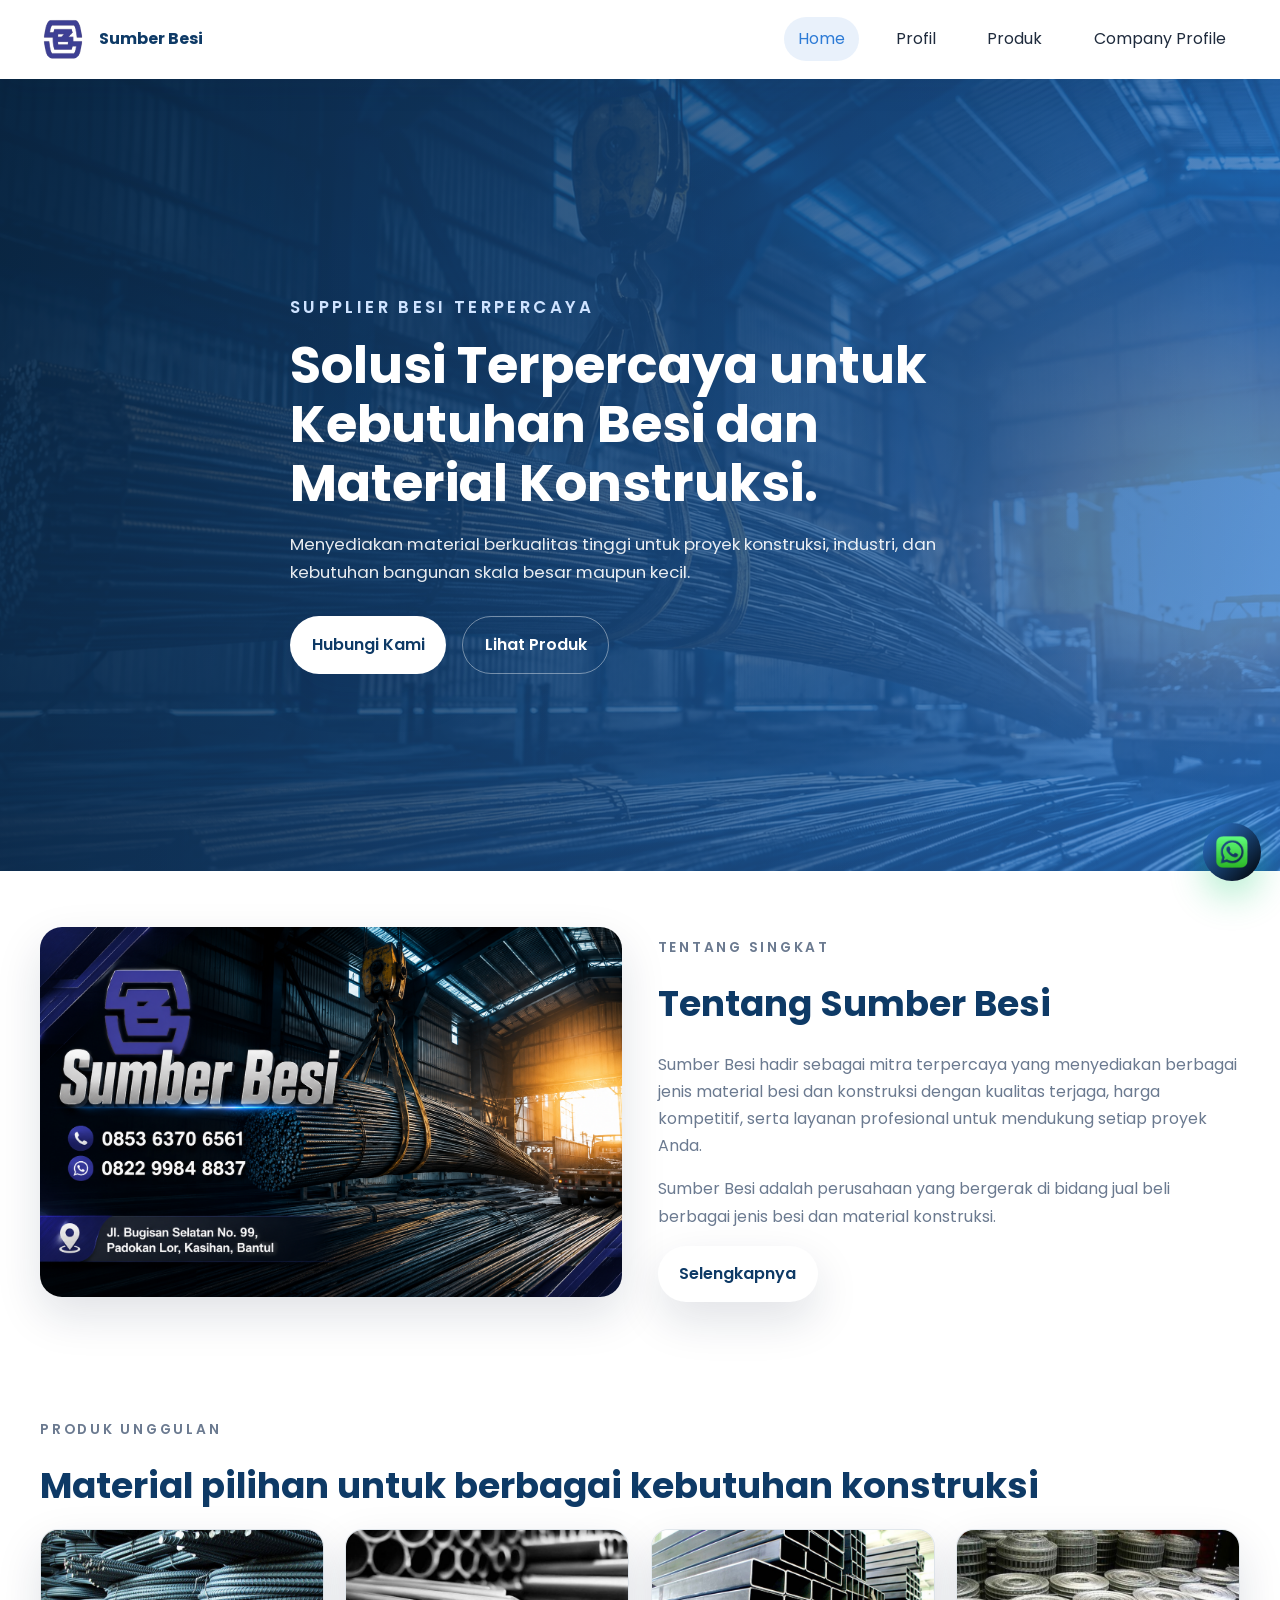
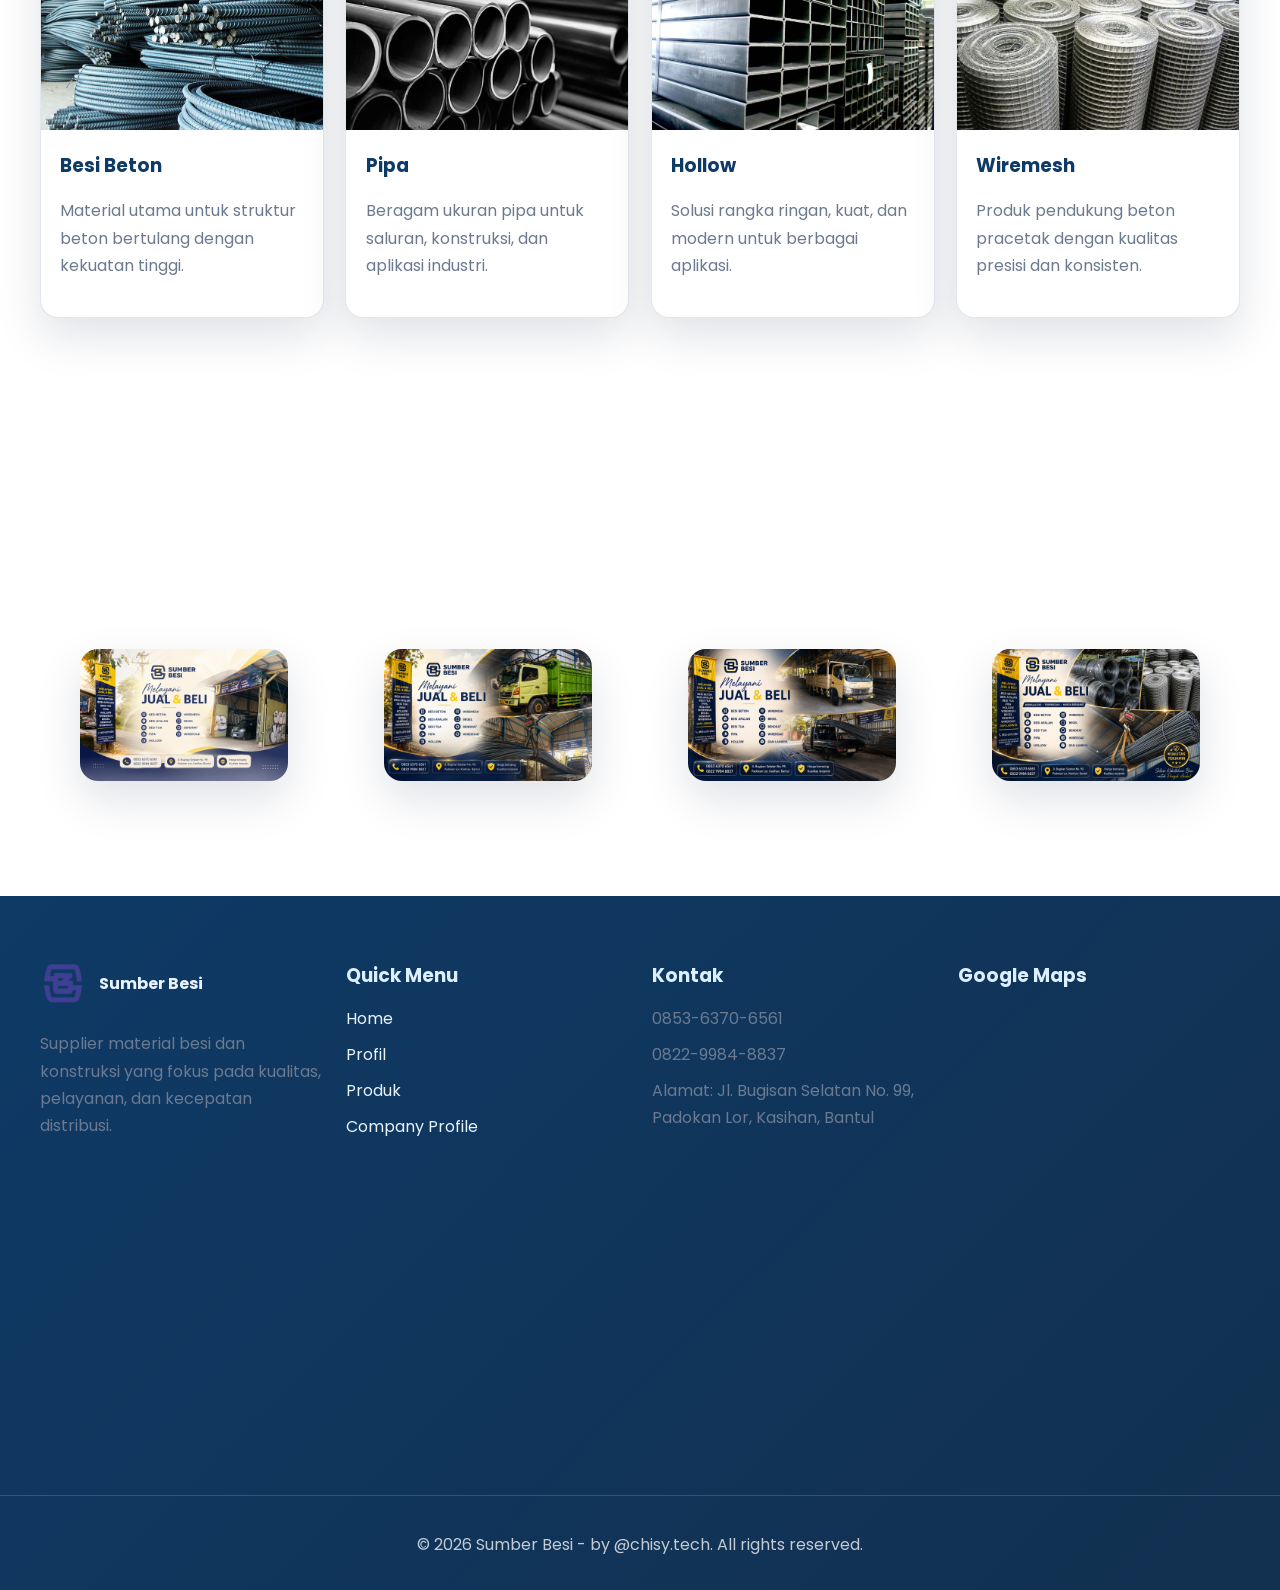
==== commit a1b66255: "Update index.html" ====
--- a/index.html
+++ b/index.html
@@ -136,7 +136,7 @@
           <iframe src="https://www.google.com/maps/embed?pb=!4v1783705454461!6m8!1m7!1su4Dy25zVgruzFvVbYkoH9A!2m2!1d-7.826351265892913!2d110.3469350427805!3f135.80595302894724!4f-8.099244211844649!5f0.7820865974627469" width="600" height="450" style="border:0;" allowfullscreen="" loading="lazy" referrerpolicy="strict-origin-when-cross-origin"></iframe>
         </div>
       </div>
-      <div class="footer-bottom"><p>© 2026 Sumber Besi. All rights reserved.</p></div>
+      <div class="footer-bottom"><p>© 2026 Sumber Besi - by @chisy.tech. All rights reserved.</p></div>
     </footer>
 
     <button class="wa-float" type="button" aria-label="Hubungi WhatsApp"><img src="images/logo_wa.png" alt="WhatsApp" /></button>
